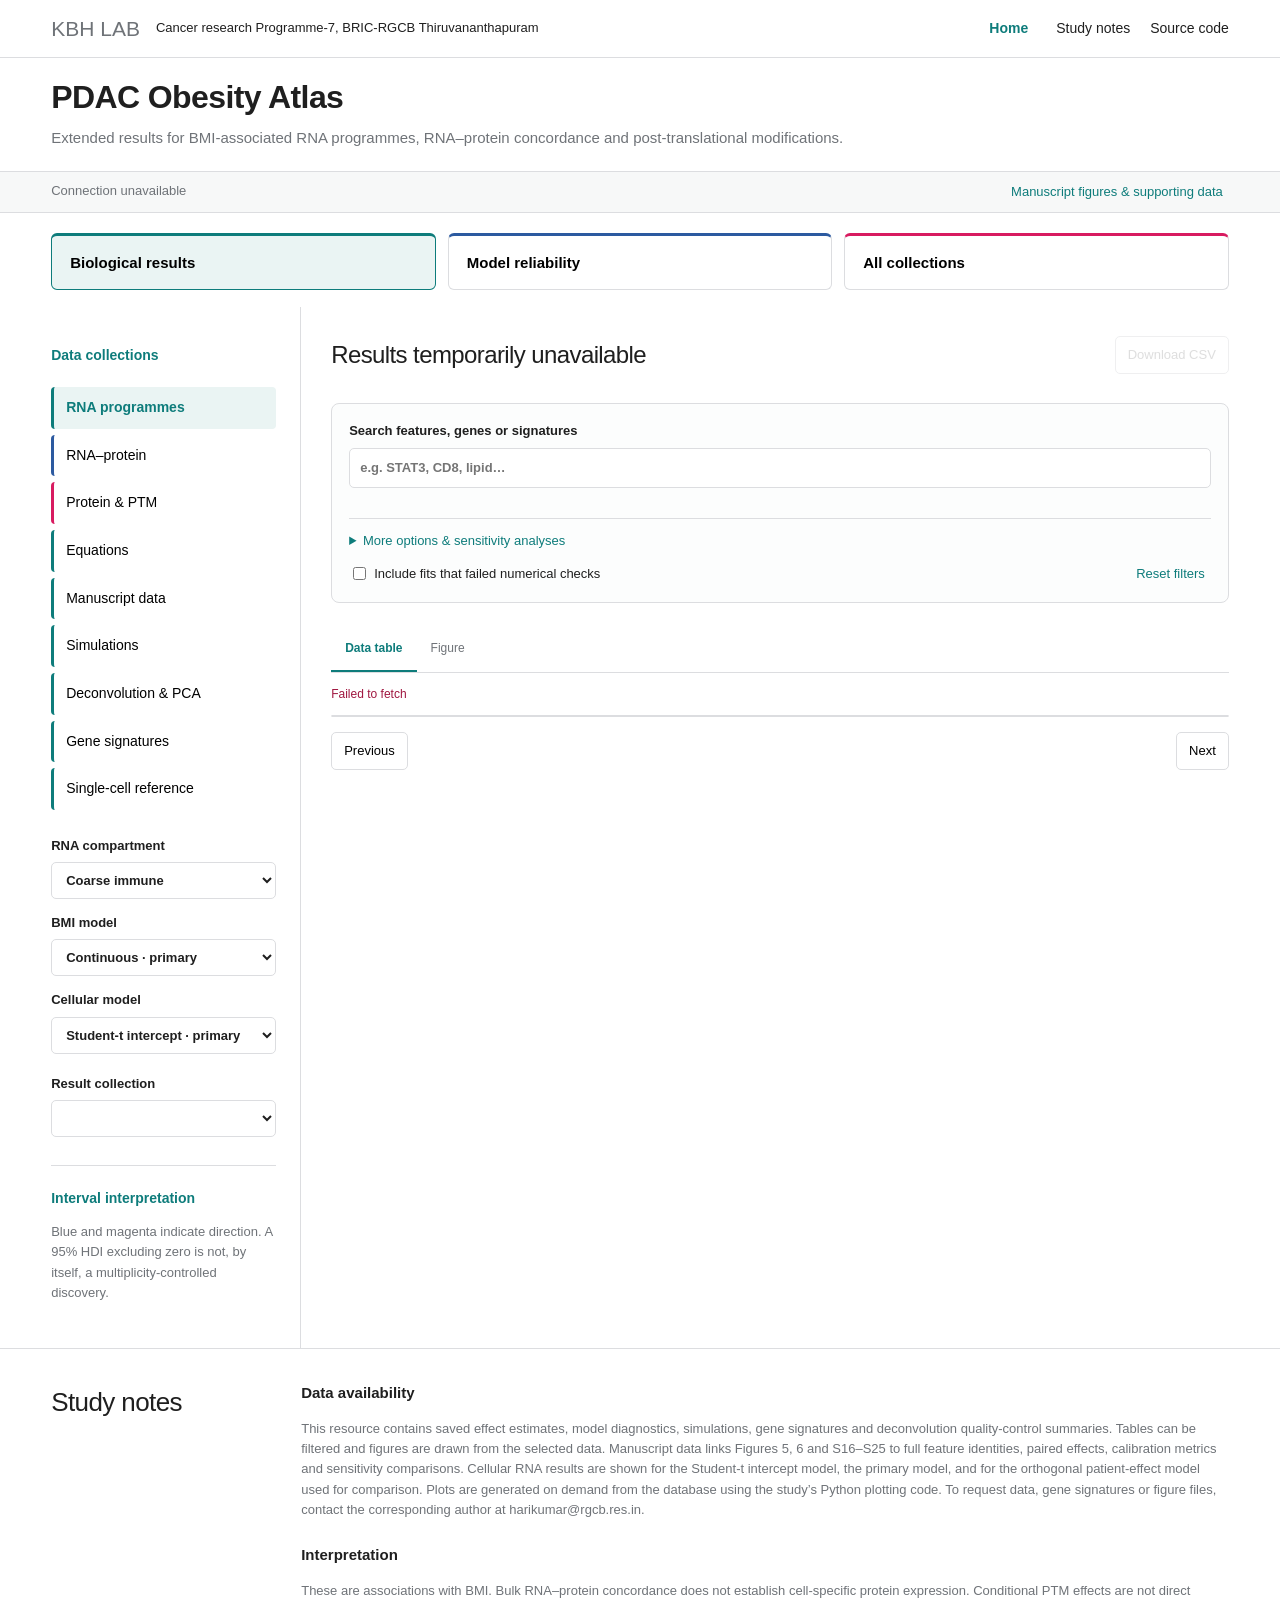
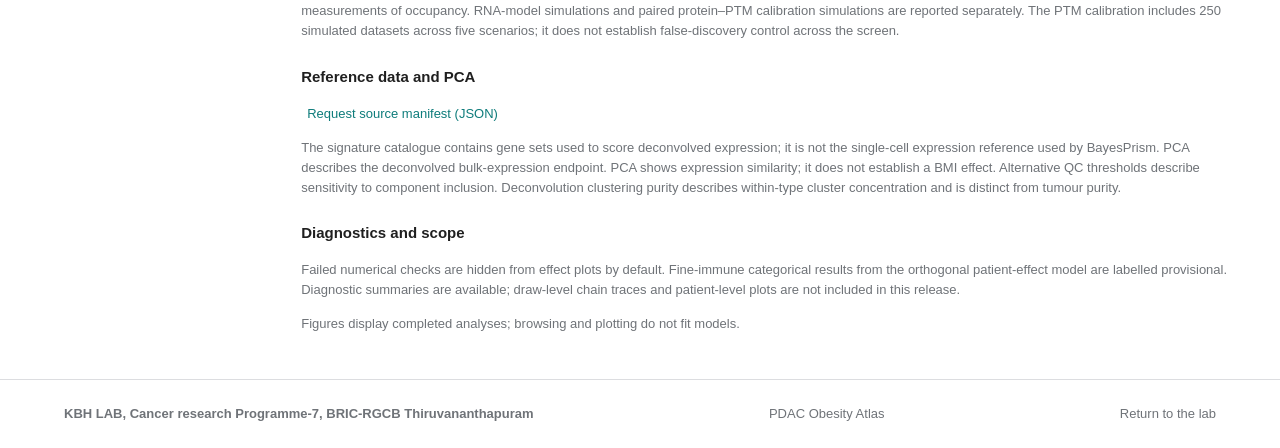
==== web/index.html @ 9df4a9e8 "Model comparison: show the residual dependence directly, fix theme colours New default graph draws r" ====
<!doctype html>
<html lang="en">
<head>
<meta charset="utf-8"><meta name="viewport" content="width=device-width,initial-scale=1">
<title>PDAC Obesity Atlas · KBH Lab</title>
<meta name="description" content="Explore extended RNA, protein and PTM results, model diagnostics and simulations from the KBH Lab PDAC obesity study.">
<meta name="theme-color" content="#0E7C7B">
<link rel="stylesheet" href="./style.css?v=theta-layout-2">
<link rel="stylesheet" href="./explainers.css?v=equations-compare-3">
<link rel="icon" href="data:image/svg+xml,%3Csvg xmlns='http://www.w3.org/2000/svg' viewBox='0 0 64 64'%3E%3Crect width='64' height='64' rx='16' fill='%230E7C7B'/%3E%3Cpath d='M17 45V19h12q18 0 18 13T29 45Z' fill='none' stroke='white' stroke-width='4'/%3E%3C/svg%3E">
<script type="module" src="./app.js?v=equations-compare-3"></script>
</head>
<body>
<a class="skip" href="#workspace">Skip to results</a>
<header><a class="brand" href="https://kbh-lab-rgcb.github.io/"><strong class="brandmark">KBH LAB</strong><span>Cancer research Programme-7, BRIC-RGCB Thiruvananthapuram</span></a><nav aria-label="Site navigation"><button id="home" type="button">Home</button><a href="#about">Study notes</a><a href="https://github.com/arunviswanathan91/models-obesity" target="_blank" rel="noopener">Source code</a></nav></header>
<section class="hero"><h1>PDAC Obesity Atlas</h1><p class="intro">Extended results for BMI-associated RNA programmes, RNA–protein concordance and post-translational modifications.</p></section>
<div class="collection-bar"><p id="connection">Connecting to results…</p><button id="manuscript-shortcut" class="text-button">Manuscript figures &amp; supporting data</button></div>
<section class="journey" aria-label="Choose your view"><div class="mode-tabs" role="tablist" aria-label="Explorer mode"><button role="tab" data-mode="biology" aria-selected="true"><strong>Biological results</strong><span>Primary effect estimates</span></button><button role="tab" data-mode="reliability" aria-selected="false"><strong>Model reliability</strong><span>Sampling and predictive checks</span></button><button role="tab" data-mode="advanced" aria-selected="false"><strong>All collections</strong><span>Tables, reference data and sensitivities</span></button></div><p id="mode-help" class="help"></p></section>
<main id="workspace"><aside><p class="eyebrow">Data collections</p><div id="sections" role="tablist" aria-label="Data families"></div><div id="rna-navigation"><label>RNA compartment<select id="compartment"><option value="immune_coarse">Coarse immune</option><option value="immune_fine">Fine immune</option><option value="nonimmune">Non-immune</option></select></label><label>BMI model<select id="bmi-model"><option value="continuous">Continuous · primary</option><option value="categorical">Categorical · descriptive</option></select></label><label>Cellular model<select id="cellular-model"><option value="st">Student-t intercept · primary</option><option value="orth">Orthogonal patient-effect · comparison</option><option value="compare">Compare the two models</option></select></label></div><label id="collection-search-label" hidden>Find a collection<input id="collection-search" type="search" placeholder="e.g. predictive, coverage…"></label><label for="dataset" id="dataset-label">Result collection</label><select id="dataset" aria-label="Result collection"></select><p id="dataset-description" class="help"></p><div class="side-note"><span class="small-caps">Interval interpretation</span><p>Blue and magenta indicate direction. A 95% HDI excluding zero is not, by itself, a multiplicity-controlled discovery.</p></div></aside>
<section class="results" id="results"><div id="reference-views" aria-label="Deconvolution views" hidden><button type="button" data-collection="reference/pca_original">PCA</button><button type="button" data-collection="reference/theta_bmi">θ fractions and BMI</button></div><div class="result-heading"><div><p class="eyebrow" id="section-label">Results</p><h2 id="dataset-title">Loading collections</h2></div><button id="download-json" class="secondary" hidden>Download signature JSON</button><button id="download" class="secondary" disabled>Download CSV</button></div><p id="analysis-explanation" class="explanation"></p><div id="notice" class="notice" hidden></div><div class="filter-card"><label class="search">Search features, genes or signatures<input id="search" type="search" placeholder="e.g. STAT3, CD8, lipid…" autocomplete="off"></label><div id="facets" class="facets"></div><details id="extra-options"><summary>More options & sensitivity analyses</summary><div id="extra-facets" class="facets"></div></details><p id="selection-summary" class="help"></p><div class="filter-bottom"><label class="check"><input id="include-failed" type="checkbox">Include fits that failed numerical checks</label><button id="reset" class="text-button">Reset filters</button></div></div>
<section id="theta-panel" hidden aria-label="Fraction associations"></section><section id="pca-panel" hidden><div class="pca-controls"><label>Compartment<select id="pca-compartment"><option value="immune_coarse">Coarse immune</option><option value="immune_fine">Fine immune</option><option value="nonimmune">Non-immune</option></select></label><label>Expression scaling<select id="pca-scaling"><option value="rownorm">Row-normalized</option><option value="raw">Raw</option></select></label></div><img id="pca-image" alt=""><p class="explanation">Each point represents a deconvolved expression profile, coloured by cell type. Nearby profiles have similar expression patterns. Row normalization reduces differences in overall expression magnitude. These are the original PCA results, displayed without recomputation.</p><button id="pca-download" class="secondary">Download PCA image</button></section><section id="explainer-panel" hidden aria-label="Equation explainers"></section><section id="signature-detail" class="signature-detail" hidden></section><section id="diagnostic-panel" aria-label="Diagnostic overview" hidden><h3 id="diagnostic-heading">Model reliability</h3><div id="diagnostic-cards" class="diagnostic-cards"></div><label id="diagnostic-metric-label">Diagnostic metric<select id="diagnostic-metric"></select></label><p id="diagnostic-explanation" class="help"></p><div id="diagnostic-chart"></div><button id="diagnostic-svg" class="secondary" hidden>Download diagnostic SVG</button><p id="chain-note" class="help">Chain counts are shown only where recorded. Trace and rank plots require saved draws and are not included here; ESS and R-hat cannot reconstruct them. <a href="https://mc-stan.org/learn-stan/diagnostics-warnings.html" target="_blank" rel="noopener">Diagnostic interpretation</a></p></section><div class="viewbar"><div role="tablist" aria-label="Result view"><button id="view-table" role="tab" aria-selected="true">Data table</button><button id="view-plot" role="tab" aria-selected="false">Figure</button></div><span id="result-count" aria-live="polite"></span></div>
<p id="status" role="status" aria-live="polite"></p>
<section id="table-panel" aria-label="Results table"><div class="table-wrap"><table><thead id="thead"></thead><tbody id="tbody"></tbody></table></div><div class="pagination"><button id="prev" class="secondary">Previous</button><span id="page-label"></span><button id="next" class="secondary">Next</button></div></section>
<section id="plot-panel" hidden aria-label="Figure builder"><div class="plot-controls"><label>Figure type<select id="plot-type"></select></label><label id="x-wrap">X variable<select id="plot-x"></select></label><label id="y-wrap">Y variable<select id="plot-y"></select></label><label>Maximum plotted rows<select id="plot-limit"><option>20</option><option>40</option><option>60</option></select></label><button id="draw" class="primary" hidden>Retry figure</button><button id="cancel-plot" class="text-button" hidden>Discard pending figure</button></div><p id="plot-help" class="help">Figures update automatically when you change the selection or plotting options.</p><div id="figure-container"><div class="plot-empty"><h3>Figure preview</h3><p>Select a figure type to preview the filtered results automatically.</p></div></div><div class="plot-downloads"><button id="svg" class="secondary" disabled>Download SVG</button><button id="png" class="secondary" disabled>Download PNG</button></div><p id="plot-caption" class="help"></p></section>
</section></main>
<section id="about" class="about"><div><h2>Study notes</h2></div><div><h3>Data availability</h3><p>This resource contains saved effect estimates, model diagnostics, simulations, gene signatures and deconvolution quality-control summaries. Tables can be filtered and figures are drawn from the selected data. Manuscript data links Figures 5, 6 and S16–S25 to full feature identities, paired effects, calibration metrics and sensitivity comparisons. Cellular RNA results are shown for the Student-t intercept model, the primary model, and for the orthogonal patient-effect model used for comparison. Plots are generated on demand from the database using the study’s Python plotting code. To request data, gene signatures or figure files, contact the corresponding author at <a href="mailto:harikumar@rgcb.res.in">harikumar@rgcb.res.in</a>.</p><h3>Interpretation</h3><p>These are associations with BMI. Bulk RNA–protein concordance does not establish cell-specific protein expression. Conditional PTM effects are not direct measurements of occupancy. RNA-model simulations and paired protein–PTM calibration simulations are reported separately. The PTM calibration includes 250 simulated datasets across five scenarios; it does not establish false-discovery control across the screen.</p><h3>Reference data and PCA</h3><p><button id="manifest-download" class="text-button">Request source manifest (JSON)</button></p><p>The signature catalogue contains gene sets used to score deconvolved expression; it is not the single-cell expression reference used by BayesPrism. PCA describes the deconvolved bulk-expression endpoint. PCA shows expression similarity; it does not establish a BMI effect. Alternative QC thresholds describe sensitivity to component inclusion. Deconvolution clustering purity describes within-type cluster concentration and is distinct from tumour purity.</p><h3>Diagnostics and scope</h3><p>Failed numerical checks are hidden from effect plots by default. Fine-immune categorical results from the orthogonal patient-effect model are labelled provisional. Diagnostic summaries are available; draw-level chain traces and patient-level plots are not included in this release.</p><p class="help">Figures display completed analyses; browsing and plotting do not fit models.</p></div></section>
<footer><strong>KBH LAB, Cancer research Programme-7, BRIC-RGCB Thiruvananthapuram</strong><span>PDAC Obesity Atlas</span><a href="https://kbh-lab-rgcb.github.io/">Return to the lab</a></footer>
<dialog id="download-contact" aria-labelledby="download-contact-title"><h2 id="download-contact-title">Request data or figures</h2><p>To request data, gene signatures or figure files, please contact the corresponding author:</p><p><strong>Dr. Harikumar K. B.</strong><br><a href="mailto:harikumar@rgcb.res.in">harikumar@rgcb.res.in</a></p><button id="download-contact-close" class="primary">Close</button></dialog></body></html>
---- web/style.css ----
:root{--blue:#2C5AA0;--magenta:#D81B60;--teal:#0E7C7B;--ink:#1F1F1F;--grey:#6F7378;--line:#DCDDE0;--paper:#f7f8f8;--soft:#eaf4f3;--sans:Arial,'Liberation Sans',sans-serif}*{box-sizing:border-box}body{margin:0;background:white;color:var(--ink);font:14px/1.55 var(--sans)}a{color:inherit;text-decoration:none}a:hover{color:var(--teal)}button,input,select{font:inherit}button,select{cursor:pointer}button{transition:background .15s,transform .15s}button:active{transform:translateY(1px)}button:disabled{opacity:.45;cursor:not-allowed}button:focus-visible,a:focus-visible,input:focus-visible,select:focus-visible{outline:3px solid #A9BEDF;outline-offset:3px}header{height:92px;max-width:1480px;margin:auto;padding:20px 5%;display:flex;align-items:center;justify-content:space-between;border-bottom:1px solid var(--line)}.brand{display:flex;gap:17px;align-items:center;font-size:12px;line-height:1.4}.brand strong{font-weight:400;color:var(--grey)}.brandmark{font-size:25px;line-height:1;font-weight:800;letter-spacing:-1px;color:var(--teal);border-right:1px solid var(--line);padding-right:18px}.brandmark span{display:block;letter-spacing:5px;font-size:10px;margin-top:6px}nav{display:flex;gap:28px;font-size:12px}.hero{max-width:1480px;margin:auto;padding:64px 5% 50px;display:grid;grid-template-columns:1.5fr 1fr;gap:40px;align-items:center}.eyebrow,.small-caps{font-size:10px;font-weight:700;letter-spacing:1.8px;color:var(--teal)}h1{font-size:clamp(32px,4.2vw,60px);letter-spacing:-2.5px;line-height:1.12;margin:18px 0}h1 span{display:block;font-weight:400}.intro{font-size:16px;color:var(--grey);line-height:1.8}.collection-bar{background:var(--paper);border-top:1px solid var(--line);border-bottom:1px solid var(--line);padding:11px 5%;display:flex;justify-content:space-between;font-size:11px;color:var(--grey)}.collection-bar p{margin:0}main{max-width:1480px;margin:0 auto;display:grid;grid-template-columns:260px minmax(0,1fr);padding:0 5%}aside{padding:32px 24px 32px 0;border-right:1px solid var(--line)}#sections{display:grid;gap:6px;margin:20px 0 26px}#sections button{border:0;background:transparent;padding:12px;text-align:left;border-radius:6px;display:flex;align-items:center;gap:10px}#sections button .num{font-size:10px;color:var(--grey);width:20px}#sections button[aria-selected=true]{background:var(--soft);color:var(--teal);font-weight:700}#sections button:hover{background:var(--paper)}label{display:block;font-size:11px;font-weight:600}select,input[type=search]{border:1px solid var(--line);background:#fff;padding:9px 10px;border-radius:5px;color:var(--ink);width:100%;margin-top:6px;min-width:0}aside select{font-size:12px}.help{font-size:11px;color:var(--grey);line-height:1.8}.side-note{border-top:1px solid var(--line);margin-top:28px;padding-top:22px;font-size:11px;color:var(--grey)}.results{padding:32px 0 45px 30px;min-width:0}.result-heading{display:flex;align-items:center;justify-content:space-between;gap:15px;margin-bottom:25px}h2{font-size:24px;letter-spacing:-.6px;font-weight:500;margin:5px 0}h3{font-size:15px;font-weight:600}.secondary{border:1px solid var(--line);background:white;border-radius:5px;padding:8px 12px;font-size:11px;white-space:nowrap}.secondary:hover{background:var(--paper)}.primary{background:var(--teal);color:white;border:0;border-radius:5px;padding:10px 16px;font-size:12px;white-space:nowrap}.primary:hover{background:#096765}.filter-card{padding:17px;border:1px solid var(--line);border-radius:8px;background:#fcfdfd}.facets{display:grid;grid-template-columns:repeat(auto-fit,minmax(145px,1fr));gap:12px;margin-top:14px}.facets select{font-size:11px}.filter-bottom{display:flex;align-items:center;justify-content:space-between;gap:10px;margin-top:12px}.check{display:flex;align-items:center;font-weight:400;font-size:10px;gap:5px}.text-button{border:0;background:none;color:var(--teal);font-size:11px}.viewbar{display:flex;justify-content:space-between;align-items:center;border-bottom:1px solid var(--line);margin-top:24px;gap:10px}.viewbar button{background:none;border:0;border-bottom:2px solid transparent;padding:12px 14px;color:var(--grey);font-size:12px}.viewbar button[aria-selected=true]{border-color:var(--teal);color:var(--teal);font-weight:600}#result-count{font-size:10px;color:var(--grey)}#status{font-size:12px;color:var(--teal);min-height:18px}#status.error{color:#a01740}.table-wrap{overflow:auto;max-height:650px;border:1px solid var(--line);border-radius:5px}table{border-collapse:collapse;width:100%;font-size:11px;text-align:left}th{background:var(--paper);font-size:10px;font-weight:600;padding:11px 12px;white-space:nowrap;position:sticky;top:0;z-index:1}td{padding:10px 12px;border-top:1px solid #eef0f0;max-width:320px;min-width:80px;overflow-wrap:anywhere}tbody tr:hover{background:#f3f9f8}.flag{color:var(--magenta);font-weight:600}.pagination{display:flex;justify-content:space-between;align-items:center;margin-top:15px;font-size:11px;color:var(--grey)}.notice{border-left:3px solid var(--magenta);padding:10px 14px;background:#fff5f8;font-size:12px;margin-bottom:18px}.plot-controls{display:flex;gap:12px;align-items:end;flex-wrap:wrap}.plot-controls label{flex:1;min-width:130px}.plot-controls select{font-size:11px}.plot-controls button{margin-bottom:1px}.plot-empty{min-height:280px;display:flex;align-items:center;justify-content:center;flex-direction:column;color:var(--grey);background:var(--paper);border:1px dashed var(--line);border-radius:7px;padding:30px;text-align:center}.plot-empty span{font-size:36px;color:var(--teal);font-weight:200}.plot-empty p{font-size:12px}.plot-empty h3{margin:10px 0 0}.plot-downloads{display:flex;gap:8px;margin-top:15px}#figure-container{overflow:auto;background:white;padding:15px 0}#figure-container img{display:block;width:100%;height:auto;max-height:1000px;object-fit:contain;object-position:left top}.about{border-top:1px solid var(--line);padding:65px 5%;display:grid;grid-template-columns:1fr 1.5fr;gap:80px;max-width:1480px;margin:auto}.about h2{font-size:33px;line-height:1.3}.about h2 span{color:var(--teal)}.about p{color:var(--grey);font-size:12px}.about h3{margin-top:23px}.about h3:first-child{margin-top:0}footer{border-top:1px solid var(--line);padding:24px 5%;display:flex;justify-content:space-between;color:var(--grey);font-size:11px}.skip{position:absolute;top:-80px;left:10px;background:white;padding:10px;z-index:10}.skip:focus{top:10px}[hidden]{display:none!important}@media(max-width:950px){main{grid-template-columns:210px 1fr}.hero{gap:20px}.results{padding-left:20px}.result-heading{align-items:flex-start}.result-heading h2{font-size:20px}}@media(max-width:700px){header{height:75px;padding:14px 5%}nav{gap:14px;font-size:10px}.brand>span:nth-child(2){display:none}.hero{padding-top:36px;grid-template-columns:1fr}h1{letter-spacing:-1.5px}.intro{font-size:14px}.collection-bar>span{display:none}main{display:block}aside{border-right:0;padding:24px 0 20px;border-bottom:1px solid var(--line)}#sections{grid-template-columns:1fr 1fr;gap:4px;margin:10px 0 18px}#sections button{font-size:12px}.side-note{display:none}.results{padding:24px 0}.result-heading{gap:8px}.result-heading h2{font-size:21px}.facets{grid-template-columns:1fr 1fr}.viewbar{align-items:flex-start}#result-count{padding:12px 0}.about{grid-template-columns:1fr;gap:25px;padding:35px 5%}.about h2{font-size:28px}.filter-bottom{align-items:flex-start}.plot-controls{gap:10px}.plot-controls label{min-width:120px}.plot-controls .primary{width:100%}footer{gap:15px;flex-wrap:wrap}.table-wrap{max-height:500px}}

/* Guided navigation keeps the complete archive one click away. */
.hero{padding-top:30px;padding-bottom:26px}h1{font-size:42px;margin:10px 0}.intro{font-size:14px}.journey{max-width:1480px;margin:auto;padding:24px 5% 4px}.mode-tabs{display:grid;grid-template-columns:repeat(3,1fr);gap:12px}.mode-tabs button{background:white;border:1px solid var(--line);border-radius:8px;text-align:left;padding:15px 18px}.mode-tabs button strong{display:block;font-size:14px}.mode-tabs button span{display:block;font-size:11px;color:var(--grey);margin-top:3px}.mode-tabs button[aria-selected=true]{border-color:var(--teal);background:var(--soft);box-shadow:inset 0 3px var(--teal)}#rna-navigation{display:grid;gap:14px;margin-bottom:20px}#collection-search-label{margin-bottom:14px}#extra-options{border-top:1px solid var(--line);margin-top:16px;padding-top:12px}summary{cursor:pointer;color:var(--teal);font-size:12px}#selection-summary{margin:10px 0 0}#diagnostic-panel{border:1px solid var(--line);border-radius:8px;padding:20px;margin-top:20px;background:#fcfdfd}.diagnostic-cards{display:grid;grid-template-columns:repeat(auto-fit,minmax(130px,1fr));gap:10px;margin:14px 0}.metric-card{padding:12px;border:1px solid var(--line);border-radius:6px;background:white}.metric-card strong{display:block;font-size:22px;font-weight:500}.metric-card span{font-size:11px;color:var(--grey)}.metric-card.review{border-left:3px solid var(--magenta)}#diagnostic-metric-label{max-width:360px;margin-top:18px}#diagnostic-chart{max-height:540px;overflow:auto;margin:14px 0}#diagnostic-chart svg{width:100%;min-width:500px;display:block}#chain-note{border-top:1px solid var(--line);padding-top:12px}.catalog-empty{color:var(--grey)}@media(max-width:700px){.mode-tabs{gap:6px}.mode-tabs button{padding:10px}.mode-tabs button strong{font-size:12px}.mode-tabs button span{font-size:10px}.hero{padding-top:25px}h1{font-size:34px}.journey{padding-top:18px}#diagnostic-panel{padding:12px}}


/* Compact header, readable labels and the original restrained study palette. */
header{height:58px;padding:10px 4%;position:relative}.brandmark{font-size:21px;letter-spacing:0;border:0;padding:0}.brand{font-size:13px;gap:16px}nav{font-size:14px;gap:20px;align-items:center}nav button{border:0;background:none;color:var(--teal);padding:6px 8px;font-size:14px;font-weight:600}
.hero{display:block;padding:22px 4% 20px}.hero h1{font-size:32px;letter-spacing:-.6px;margin:0 0 8px}.intro{font-size:15px;margin:0;max-width:960px}.eyebrow,.small-caps{font-size:14px;letter-spacing:0;text-transform:none}.collection-bar{padding:9px 4%;font-size:13px}.collection-bar>span{display:none}.journey{padding:20px 4% 4px}.mode-tabs button{border-radius:6px;border-top:3px solid var(--teal)}.mode-tabs button:nth-child(2){border-top-color:var(--blue)}.mode-tabs button:nth-child(3){border-top-color:var(--magenta)}.mode-tabs button strong{font-size:15px}.mode-tabs button span{display:none}.mode-tabs button[aria-selected=true]{box-shadow:none;background:var(--soft)}
main{padding:0 4%;grid-template-columns:250px minmax(0,1fr)}aside{padding-top:24px}.results{padding-top:24px}#sections button{border-left:3px solid var(--teal);border-radius:4px;font-size:14px;padding:10px 12px}#sections button:nth-child(2){border-color:var(--blue)}#sections button:nth-child(3){border-color:var(--magenta)}#sections button .num{display:none}.result-heading{flex-wrap:wrap}.result-heading>div{flex:1;min-width:230px}h2{font-size:24px}label,.help,.secondary,.primary,.text-button,.facets select,.plot-controls select,aside select,summary{font-size:13px}.help{line-height:1.65}.eyebrow#section-label,#selection-summary{display:none}.check,th,td,.pagination,#result-count,.side-note,.about p,footer{font-size:13px}#mode-help{margin-bottom:5px}.about{padding:32px 4%;gap:40px;grid-template-columns:210px 1fr}.about h2{font-size:26px}.table-wrap td.genes{min-width:350px;max-width:750px;line-height:1.8}#diagnostic-chart{max-height:none;overflow:auto}#diagnostic-chart svg{min-width:660px}.metric-card span{font-size:13px}.diagnostic-cards{grid-template-columns:repeat(auto-fit,minmax(160px,1fr))}.pca-controls{display:flex;gap:16px;flex-wrap:wrap;margin:16px 0}.pca-controls label{min-width:200px}#pca-panel img{display:block;width:100%;height:auto}#pca-panel{padding-top:8px}.explanation{margin:12px 0 18px;max-width:1000px;line-height:1.7;color:#50565c;font-size:14px}.signature-detail{margin:12px 0;padding:14px 18px;background:var(--paper);border-left:3px solid var(--teal)}.signature-detail p{overflow-wrap:anywhere}.plot-controls .text-button{padding:10px}.plot-empty{border-style:solid}.fade-in{animation:pageFade .16s ease-out}@keyframes pageFade{from{opacity:.55}to{opacity:1}}@media(prefers-reduced-motion:reduce){.fade-in{animation:none}*{scroll-behavior:auto!important;transition:none!important}}@media(max-width:760px){header{height:auto;min-height:54px;flex-wrap:wrap;gap:8px}.hero h1{font-size:28px}.hero{padding:18px 4%}.brand>span:nth-child(2){display:none}main{display:block}.results{padding:22px 0}.mode-tabs{gap:6px}.mode-tabs button{padding:10px}.mode-tabs button strong{font-size:13px}.about{display:block}.pca-controls label{min-width:140px;flex:1}}

#download-contact{max-width:460px;width:calc(100% - 48px);padding:28px;border:1px solid #d9e2e2;border-radius:10px;color:#202727;line-height:1.65}#download-contact::backdrop{background:rgba(16,33,33,.35)}#download-contact h2{font-size:22px;margin-top:0}#download-contact a{color:#157977}#download-contact-close{margin-top:12px}
.collection-bar{flex-wrap:wrap;gap:.5rem}

#reference-views:not([hidden]) {display:flex;flex-wrap:wrap;align-items:flex-start;gap:.5rem;margin:0 0 1rem}
#reference-views button {flex:0 0 auto;width:auto;height:auto;padding:.5rem .9rem}
#reference-views button[aria-pressed="true"] {background:#16595d;color:white}
.theta-panels {display:grid;grid-template-columns:repeat(auto-fit,minmax(min(100%,320px),1fr));gap:1.5rem;margin:1rem 0}
.theta-panels section {min-width:0;border-top:1px solid #d1dbda;padding-top:.75rem}
.theta-panels svg {display:block;width:100%;height:auto}
.theta-panels p {font-size:.92rem}
#theta-panel label {display:inline-grid;gap:.3rem}
---- web/explainers.css ----
/* Equation explainers. Append to style.css. Uses the site's existing tokens. */
#explainer-panel{padding-top:4px}
.xp-tabs{display:flex;flex-wrap:wrap;gap:8px;margin:0 0 18px}
.xp-tabs button{border:1px solid var(--line);background:#fff;color:var(--ink);border-radius:999px;padding:7px 14px;font-size:13px}
.xp-tabs button:hover{border-color:var(--teal);color:var(--teal)}
.xp-tabs button[aria-selected=true]{background:var(--soft);border-color:var(--teal);color:var(--teal);font-weight:600}

.xp-head{margin-bottom:16px}
.xp-ref{margin:0;font-size:13px;color:var(--teal);font-weight:600}
.xp-eqmain{margin:6px 0 8px;font-size:19px;letter-spacing:-.2px}
.xp-blurb{margin:0;color:#50565c;font-size:14px;line-height:1.7;max-width:1000px}

/* Sliders sit beside the figure, not in a separate panel. */
.xp-stage{display:grid;grid-template-columns:minmax(0,1.4fr) minmax(0,250px);gap:22px;align-items:start;
  border:1px solid var(--line);border-radius:8px;padding:16px;background:#fcfdfd}
.xp-figure{min-width:0;position:relative}
.xp-figure svg{width:100%;height:auto;display:block}
.xp-live{margin:0 0 10px;font-size:15px;padding:8px 12px;background:var(--soft);border-radius:6px;
  border-left:3px solid var(--teal);overflow-wrap:anywhere}
.xp-live b{color:var(--teal)}

.xp-controls{display:grid;gap:15px;align-content:start;min-width:0}
.xp-ctrl-row{display:flex;justify-content:space-between;align-items:baseline;gap:10px}
.xp-ctrl label{font-size:12.5px;font-weight:600;margin:0}
.xp-val{font-size:14px;font-weight:700;font-variant-numeric:tabular-nums;white-space:nowrap}
.xp-ctrl input[type=range]{width:100%;margin:7px 0 2px;display:block}
.xp-hint{display:block;font-size:11.5px;color:var(--grey);line-height:1.5}

.xp-presets{display:flex;flex-wrap:wrap;gap:6px;border-top:1px solid var(--line);padding-top:12px}
.xp-presets-label{width:100%;font-size:11px;font-weight:700;letter-spacing:1px;color:var(--grey);text-transform:uppercase}
.xp-pre{border:1px solid var(--line);background:#fff;color:var(--ink);border-radius:5px;padding:5px 9px;font-size:12px}
.xp-pre:hover{border-color:var(--teal);color:var(--teal)}
.xp-reset{justify-self:start;padding:0}

.xp-cards{display:grid;grid-template-columns:repeat(auto-fit,minmax(135px,1fr));gap:10px;margin-top:14px}
.xp-card{border:1px solid var(--line);border-radius:6px;padding:11px 13px;background:#fff;min-width:0}
.xp-card.lead{border-left:3px solid var(--teal)}
.xp-card h4{margin:0 0 5px;font-size:11.5px;font-weight:600;color:var(--grey);line-height:1.3}
.xp-card strong{display:block;font-size:21px;font-weight:500;font-variant-numeric:tabular-nums}
.xp-card span{font-size:11.5px;color:var(--grey)}

.xp-verdict{margin-top:14px;border-left:3px solid var(--magenta);background:#fff5f8;padding:11px 15px;font-size:13.5px;line-height:1.7}
.xp-verdict strong{font-weight:700}
.xp-note{margin-top:16px;font-size:12.5px;color:var(--grey);line-height:1.75;max-width:1000px;
  border-top:1px solid var(--line);padding-top:12px}

@media(max-width:860px){
  .xp-stage{grid-template-columns:1fr;gap:16px}
  .xp-controls{grid-template-columns:1fr 1fr;gap:14px 18px}
  .xp-presets,.xp-reset{grid-column:1/-1}
}
@media(max-width:560px){.xp-controls{grid-template-columns:1fr}.xp-eqmain{font-size:17px}}

/* published-estimate selector */
.xp-real{display:flex;align-items:center;gap:10px;flex-wrap:wrap;margin:0 0 12px;
  padding:10px 14px;background:var(--soft);border-radius:7px}
.xp-real label{margin:0;font-size:12.5px;white-space:nowrap}
.xp-real select{width:auto;min-width:240px;max-width:100%;margin:0;flex:1;font-size:12.5px}
.xp-badge{font-size:11px;font-weight:700;letter-spacing:.5px;text-transform:uppercase;color:var(--teal)}
.xp-badge:empty{display:none}
@media(max-width:620px){.xp-real{gap:6px}.xp-real select{min-width:0;width:100%}}

/* data provenance badge, sits with the figure */
.xp-prov{display:flex;align-items:baseline;gap:9px;flex-wrap:wrap;margin:0 0 10px;
  padding:7px 11px;border-radius:6px;border-left:3px solid var(--grey);background:#fff;font-size:12px}
.xp-prov strong{font-size:10.5px;font-weight:700;letter-spacing:.7px;text-transform:uppercase;white-space:nowrap}
.xp-prov span{color:var(--grey);line-height:1.5;min-width:0}
.xp-prov-published{border-left-color:var(--teal);background:var(--soft)}
.xp-prov-published strong{color:var(--teal)}
.xp-prov-mixed{border-left-color:#B07A12;background:#fdf7ea}
.xp-prov-mixed strong{color:#8A5E0B}
.xp-prov-exact{border-left-color:var(--blue);background:#f2f6fc}
.xp-prov-exact strong{color:var(--blue)}
.xp-prov-illustrative{border-left-color:var(--magenta);background:#fff5f8}
.xp-prov-illustrative strong{color:#A3144A}
/* Clickable equation terms and their speech bubble */
.xp-head{position:relative}
.xp-term{cursor:pointer;border-bottom:1.5px dotted var(--teal,#0E7C7B);border-radius:3px;padding:0 1px;transition:background .15s}
.xp-term:hover,.xp-term:focus-visible,.xp-term[aria-expanded="true"]{background:rgba(14,124,123,.12);outline:none}
.xp-termhint{margin:0 0 6px;font-size:12px;color:var(--grey,#6F7378)}
.xp-bubble{position:absolute;z-index:20;width:300px;max-width:calc(100% - 4px);box-sizing:border-box;padding:10px 12px;background:#fff;border:1px solid var(--teal,#0E7C7B);border-radius:10px;box-shadow:0 6px 18px rgba(0,0,0,.12);font-size:13px;line-height:1.45;color:var(--ink,#1F1F1F)}
.xp-bubble::before{content:"";position:absolute;top:-7px;left:var(--tail,24px);width:12px;height:12px;background:#fff;border-left:1px solid var(--teal,#0E7C7B);border-top:1px solid var(--teal,#0E7C7B);transform:rotate(45deg)}
.xp-bubble strong{display:block;margin-bottom:3px;color:var(--teal,#0E7C7B)}

/* model comparison window */
.xp-cmp-bar{border:1px solid var(--line);border-radius:8px;padding:14px 16px;margin:0 0 16px;background:#fcfdfd}
.xp-cmp-controls{display:grid;grid-template-columns:repeat(auto-fit,minmax(190px,1fr));gap:14px 22px}
.xp-cmp-bar .xp-presets{margin-top:14px}
.xp-cmp-grid{display:grid;grid-template-columns:minmax(0,1fr) minmax(0,1fr);gap:16px;align-items:start}
.xp-cmp-panel{border:1px solid var(--line);border-radius:8px;padding:14px;min-width:0;background:#fcfdfd}
.xp-cmp-T{border-top:3px solid var(--teal)}
.xp-cmp-O{border-top:3px solid var(--magenta)}
.xp-cmp-top{position:relative;margin-bottom:8px}
.xp-cmp-top h3{margin:0 0 4px;font-size:15px;font-weight:600}
.xp-cmp-tag{font-size:11px;font-weight:700;letter-spacing:.6px;text-transform:uppercase;color:var(--grey)}
.xp-cmp-eq{margin:0 0 4px;font-size:14px;overflow-wrap:anywhere}
.xp-cmp-panel .xp-cards{grid-template-columns:repeat(auto-fit,minmax(105px,1fr))}
.xp-cmp-panel .xp-card strong{font-size:18px}
.xp-cmp-panel svg{width:100%;height:auto;display:block}
.xp-cmp-top .xp-bubble{width:min(300px,100%)}
@media(max-width:860px){.xp-cmp-grid{grid-template-columns:1fr}}
.xp-cmp-panel .xp-live{min-height:5.2em}

/* loading popup over a figure window */
.xp-figure-busy svg,.xp-figure-busy .xp-live{opacity:.35;transition:opacity .2s}
.xp-loading{position:absolute;inset:0;z-index:15;display:flex;align-items:center;justify-content:center;background:rgba(255,255,255,.55);border-radius:8px}
.xp-loading-card{display:grid;justify-items:center;gap:6px;text-align:center;max-width:290px;padding:18px 22px;background:#fff;border:1px solid var(--teal,#0E7C7B);border-radius:12px;box-shadow:0 8px 24px rgba(0,0,0,.14);font-size:13.5px}
.xp-loading-card strong{color:var(--teal,#0E7C7B)}
.xp-loading-sub{font-size:12px;color:var(--grey,#6F7378);line-height:1.45}
.xp-spinner{width:26px;height:26px;border:3px solid var(--line,#DCDDE0);border-top-color:var(--teal,#0E7C7B);border-radius:50%;animation:xp-spin .8s linear infinite}
@keyframes xp-spin{to{transform:rotate(360deg)}}
@media(prefers-reduced-motion:reduce){.xp-spinner{animation:none;border-top-color:var(--teal,#0E7C7B);border-right-color:var(--teal,#0E7C7B)}}
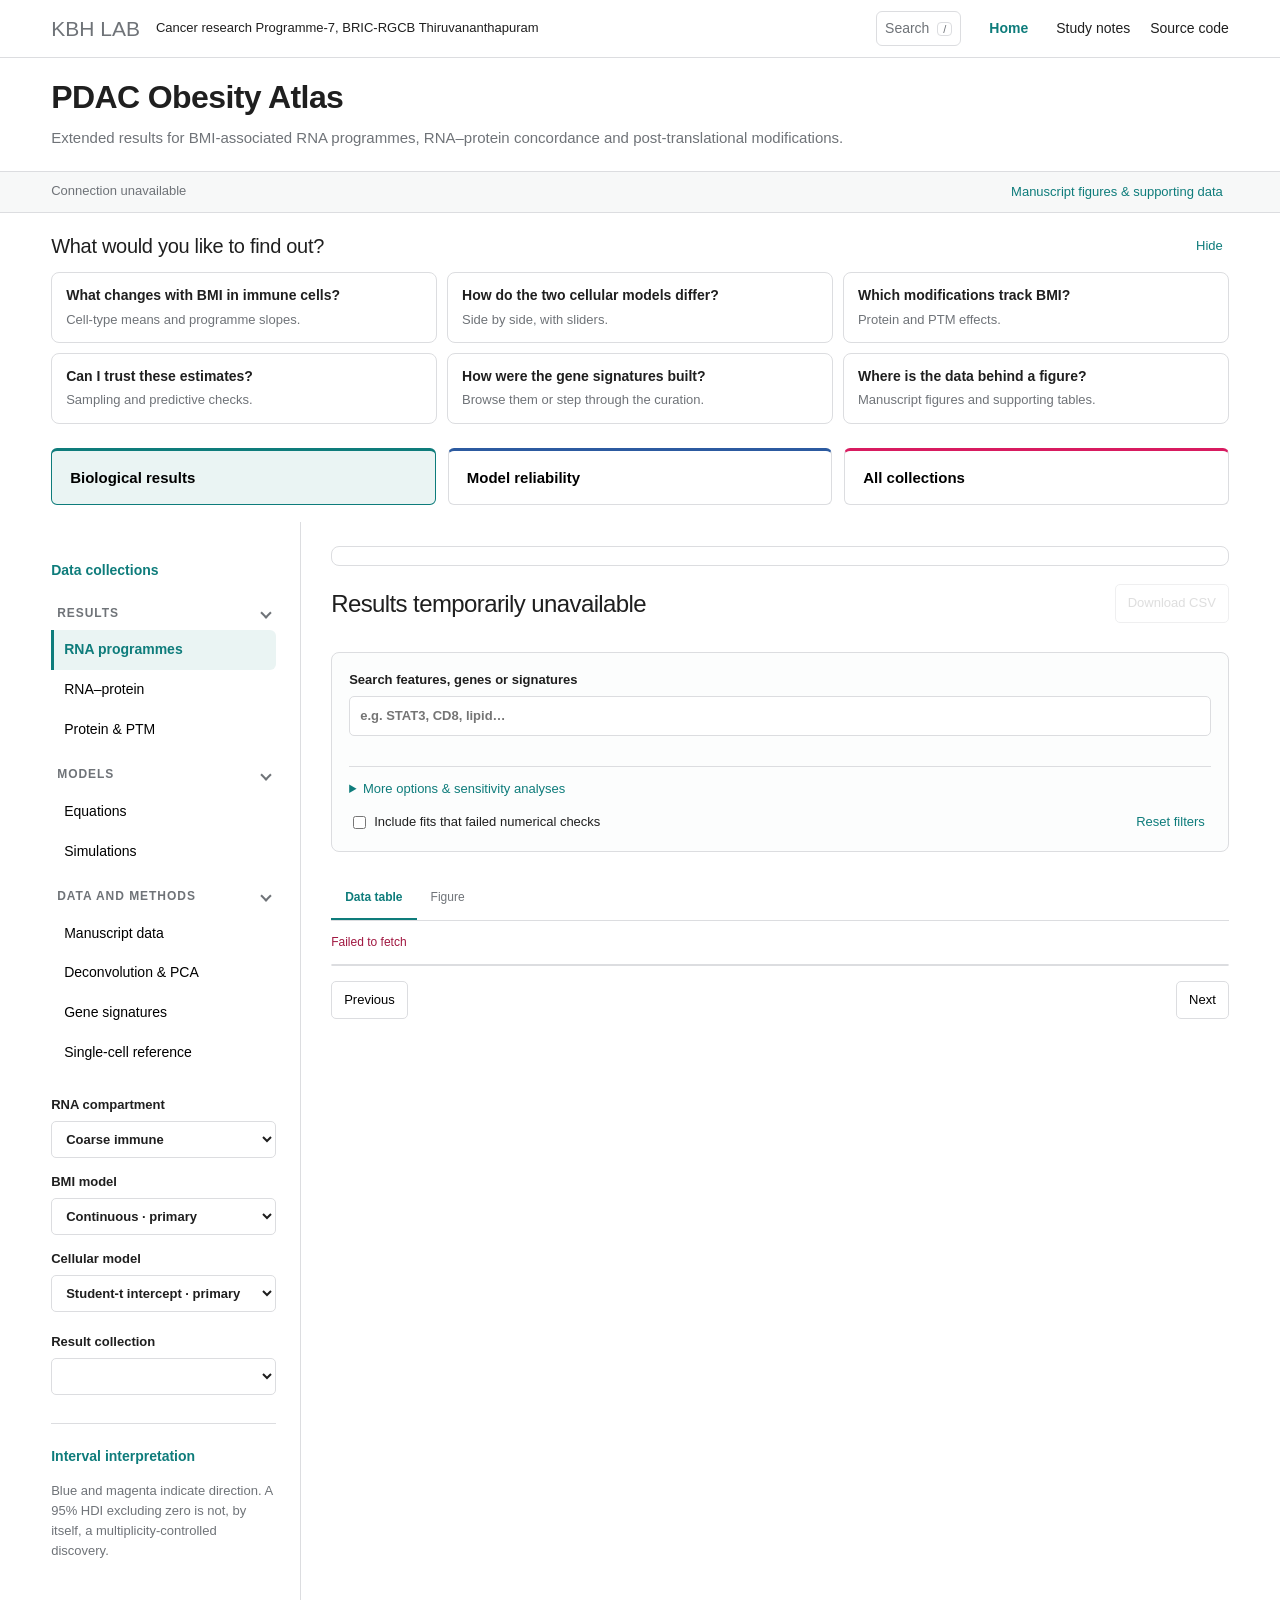
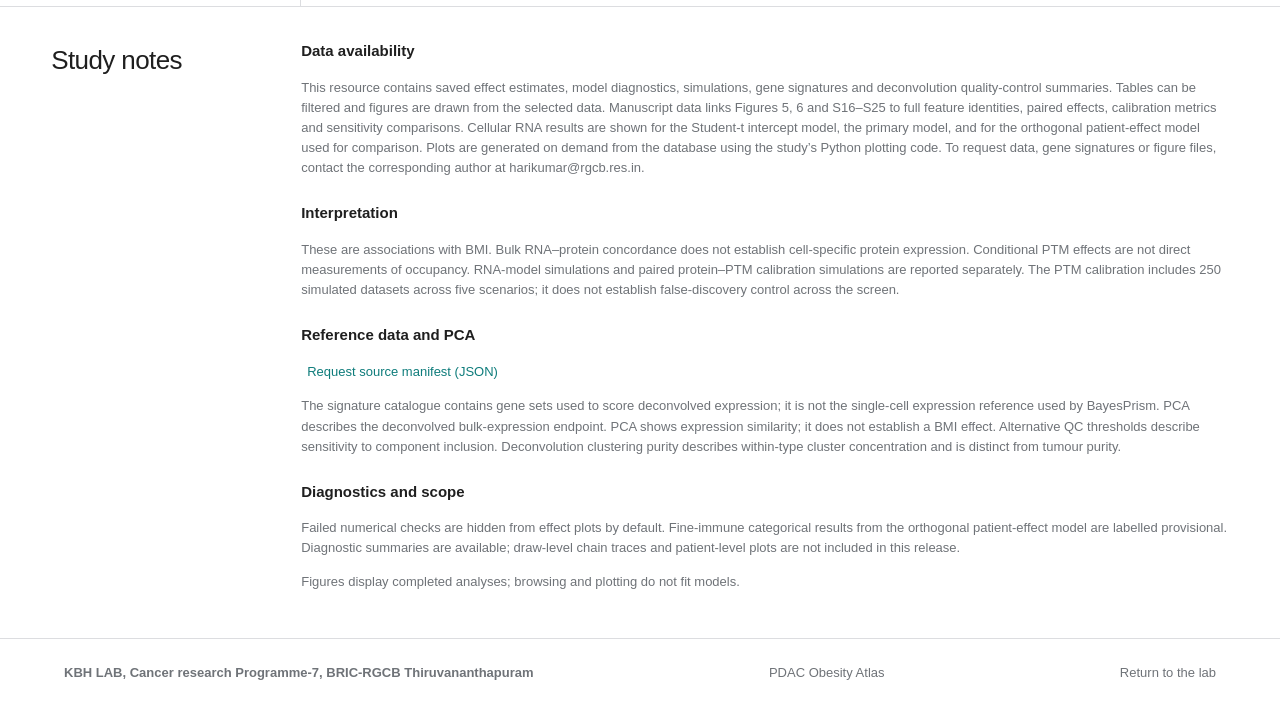
==== commit 6a3b1093: "Atlas navigation: grouped menu, start questions, 'you are viewing' strip, search - Data collections " ====
--- a/web/index.html
+++ b/web/index.html
@@ -5,19 +5,20 @@
 <title>PDAC Obesity Atlas · KBH Lab</title>
 <meta name="description" content="Explore extended RNA, protein and PTM results, model diagnostics and simulations from the KBH Lab PDAC obesity study.">
 <meta name="theme-color" content="#0E7C7B">
-<link rel="stylesheet" href="./style.css?v=theta-layout-2">
-<link rel="stylesheet" href="./explainers.css?v=equations-compare-3">
+<link rel="stylesheet" href="./style.css?v=nav-1">
+<link rel="stylesheet" href="./explainers.css?v=sigwalk-1">
 <link rel="icon" href="data:image/svg+xml,%3Csvg xmlns='http://www.w3.org/2000/svg' viewBox='0 0 64 64'%3E%3Crect width='64' height='64' rx='16' fill='%230E7C7B'/%3E%3Cpath d='M17 45V19h12q18 0 18 13T29 45Z' fill='none' stroke='white' stroke-width='4'/%3E%3C/svg%3E">
-<script type="module" src="./app.js?v=equations-compare-3"></script>
+<script type="module" src="./app.js?v=nav-1"></script>
 </head>
 <body>
 <a class="skip" href="#workspace">Skip to results</a>
-<header><a class="brand" href="https://kbh-lab-rgcb.github.io/"><strong class="brandmark">KBH LAB</strong><span>Cancer research Programme-7, BRIC-RGCB Thiruvananthapuram</span></a><nav aria-label="Site navigation"><button id="home" type="button">Home</button><a href="#about">Study notes</a><a href="https://github.com/arunviswanathan91/models-obesity" target="_blank" rel="noopener">Source code</a></nav></header>
+<header><a class="brand" href="https://kbh-lab-rgcb.github.io/"><strong class="brandmark">KBH LAB</strong><span>Cancer research Programme-7, BRIC-RGCB Thiruvananthapuram</span></a><nav aria-label="Site navigation"><button id="open-search" type="button" aria-label="Search the Atlas">Search <kbd>/</kbd></button><button id="home" type="button">Home</button><a href="#about">Study notes</a><a href="https://github.com/arunviswanathan91/models-obesity" target="_blank" rel="noopener">Source code</a></nav></header>
 <section class="hero"><h1>PDAC Obesity Atlas</h1><p class="intro">Extended results for BMI-associated RNA programmes, RNA–protein concordance and post-translational modifications.</p></section>
 <div class="collection-bar"><p id="connection">Connecting to results…</p><button id="manuscript-shortcut" class="text-button">Manuscript figures &amp; supporting data</button></div>
+<section id="start-panel" class="start-panel" aria-label="Start with a question"><div class="start-head"><h2>What would you like to find out?</h2><button id="start-hide" type="button" class="text-button">Hide</button></div><div class="qgrid"><button type="button" data-q="bmi"><strong>What changes with BMI in immune cells?</strong><span>Cell-type means and programme slopes.</span></button><button type="button" data-q="models"><strong>How do the two cellular models differ?</strong><span>Side by side, with sliders.</span></button><button type="button" data-q="ptm"><strong>Which modifications track BMI?</strong><span>Protein and PTM effects.</span></button><button type="button" data-q="trust"><strong>Can I trust these estimates?</strong><span>Sampling and predictive checks.</span></button><button type="button" data-q="signatures"><strong>How were the gene signatures built?</strong><span>Browse them or step through the curation.</span></button><button type="button" data-q="manuscript"><strong>Where is the data behind a figure?</strong><span>Manuscript figures and supporting tables.</span></button></div></section>
 <section class="journey" aria-label="Choose your view"><div class="mode-tabs" role="tablist" aria-label="Explorer mode"><button role="tab" data-mode="biology" aria-selected="true"><strong>Biological results</strong><span>Primary effect estimates</span></button><button role="tab" data-mode="reliability" aria-selected="false"><strong>Model reliability</strong><span>Sampling and predictive checks</span></button><button role="tab" data-mode="advanced" aria-selected="false"><strong>All collections</strong><span>Tables, reference data and sensitivities</span></button></div><p id="mode-help" class="help"></p></section>
-<main id="workspace"><aside><p class="eyebrow">Data collections</p><div id="sections" role="tablist" aria-label="Data families"></div><div id="rna-navigation"><label>RNA compartment<select id="compartment"><option value="immune_coarse">Coarse immune</option><option value="immune_fine">Fine immune</option><option value="nonimmune">Non-immune</option></select></label><label>BMI model<select id="bmi-model"><option value="continuous">Continuous · primary</option><option value="categorical">Categorical · descriptive</option></select></label><label>Cellular model<select id="cellular-model"><option value="st">Student-t intercept · primary</option><option value="orth">Orthogonal patient-effect · comparison</option><option value="compare">Compare the two models</option></select></label></div><label id="collection-search-label" hidden>Find a collection<input id="collection-search" type="search" placeholder="e.g. predictive, coverage…"></label><label for="dataset" id="dataset-label">Result collection</label><select id="dataset" aria-label="Result collection"></select><p id="dataset-description" class="help"></p><div class="side-note"><span class="small-caps">Interval interpretation</span><p>Blue and magenta indicate direction. A 95% HDI excluding zero is not, by itself, a multiplicity-controlled discovery.</p></div></aside>
-<section class="results" id="results"><div id="reference-views" aria-label="Deconvolution views" hidden><button type="button" data-collection="reference/pca_original">PCA</button><button type="button" data-collection="reference/theta_bmi">θ fractions and BMI</button></div><div class="result-heading"><div><p class="eyebrow" id="section-label">Results</p><h2 id="dataset-title">Loading collections</h2></div><button id="download-json" class="secondary" hidden>Download signature JSON</button><button id="download" class="secondary" disabled>Download CSV</button></div><p id="analysis-explanation" class="explanation"></p><div id="notice" class="notice" hidden></div><div class="filter-card"><label class="search">Search features, genes or signatures<input id="search" type="search" placeholder="e.g. STAT3, CD8, lipid…" autocomplete="off"></label><div id="facets" class="facets"></div><details id="extra-options"><summary>More options & sensitivity analyses</summary><div id="extra-facets" class="facets"></div></details><p id="selection-summary" class="help"></p><div class="filter-bottom"><label class="check"><input id="include-failed" type="checkbox">Include fits that failed numerical checks</label><button id="reset" class="text-button">Reset filters</button></div></div>
+<main id="workspace"><aside><p class="eyebrow">Data collections</p><div id="sections" aria-label="Data families"></div><div id="rna-navigation"><label>RNA compartment<select id="compartment"><option value="immune_coarse">Coarse immune</option><option value="immune_fine">Fine immune</option><option value="nonimmune">Non-immune</option></select></label><label>BMI model<select id="bmi-model"><option value="continuous">Continuous · primary</option><option value="categorical">Categorical · descriptive</option></select></label><label>Cellular model<select id="cellular-model"><option value="st">Student-t intercept · primary</option><option value="orth">Orthogonal patient-effect · comparison</option><option value="compare">Compare the two models</option></select></label></div><label id="collection-search-label" hidden>Find a collection<input id="collection-search" type="search" placeholder="e.g. predictive, coverage…"></label><label for="dataset" id="dataset-label">Result collection</label><select id="dataset" aria-label="Result collection"></select><p id="dataset-description" class="help"></p><div class="side-note"><span class="small-caps">Interval interpretation</span><p>Blue and magenta indicate direction. A 95% HDI excluding zero is not, by itself, a multiplicity-controlled discovery.</p></div></aside>
+<section class="results" id="results"><div id="reference-views" aria-label="Deconvolution views" hidden><button type="button" data-collection="reference/pca_original">PCA</button><button type="button" data-collection="reference/theta_bmi">θ fractions and BMI</button></div><div id="viewing" class="viewing" aria-live="polite"></div><div class="result-heading"><div><p class="eyebrow" id="section-label">Results</p><h2 id="dataset-title">Loading collections</h2></div><button id="download-json" class="secondary" hidden>Download signature JSON</button><button id="download" class="secondary" disabled>Download CSV</button></div><p id="analysis-explanation" class="explanation"></p><div id="notice" class="notice" hidden></div><div class="filter-card"><label class="search">Search features, genes or signatures<input id="search" type="search" placeholder="e.g. STAT3, CD8, lipid…" autocomplete="off"></label><div id="facets" class="facets"></div><details id="extra-options"><summary>More options & sensitivity analyses</summary><div id="extra-facets" class="facets"></div></details><p id="selection-summary" class="help"></p><div class="filter-bottom"><label class="check"><input id="include-failed" type="checkbox">Include fits that failed numerical checks</label><button id="reset" class="text-button">Reset filters</button></div></div>
 <section id="theta-panel" hidden aria-label="Fraction associations"></section><section id="pca-panel" hidden><div class="pca-controls"><label>Compartment<select id="pca-compartment"><option value="immune_coarse">Coarse immune</option><option value="immune_fine">Fine immune</option><option value="nonimmune">Non-immune</option></select></label><label>Expression scaling<select id="pca-scaling"><option value="rownorm">Row-normalized</option><option value="raw">Raw</option></select></label></div><img id="pca-image" alt=""><p class="explanation">Each point represents a deconvolved expression profile, coloured by cell type. Nearby profiles have similar expression patterns. Row normalization reduces differences in overall expression magnitude. These are the original PCA results, displayed without recomputation.</p><button id="pca-download" class="secondary">Download PCA image</button></section><section id="explainer-panel" hidden aria-label="Equation explainers"></section><section id="signature-detail" class="signature-detail" hidden></section><section id="diagnostic-panel" aria-label="Diagnostic overview" hidden><h3 id="diagnostic-heading">Model reliability</h3><div id="diagnostic-cards" class="diagnostic-cards"></div><label id="diagnostic-metric-label">Diagnostic metric<select id="diagnostic-metric"></select></label><p id="diagnostic-explanation" class="help"></p><div id="diagnostic-chart"></div><button id="diagnostic-svg" class="secondary" hidden>Download diagnostic SVG</button><p id="chain-note" class="help">Chain counts are shown only where recorded. Trace and rank plots require saved draws and are not included here; ESS and R-hat cannot reconstruct them. <a href="https://mc-stan.org/learn-stan/diagnostics-warnings.html" target="_blank" rel="noopener">Diagnostic interpretation</a></p></section><div class="viewbar"><div role="tablist" aria-label="Result view"><button id="view-table" role="tab" aria-selected="true">Data table</button><button id="view-plot" role="tab" aria-selected="false">Figure</button></div><span id="result-count" aria-live="polite"></span></div>
 <p id="status" role="status" aria-live="polite"></p>
 <section id="table-panel" aria-label="Results table"><div class="table-wrap"><table><thead id="thead"></thead><tbody id="tbody"></tbody></table></div><div class="pagination"><button id="prev" class="secondary">Previous</button><span id="page-label"></span><button id="next" class="secondary">Next</button></div></section>
--- a/web/style.css
+++ b/web/style.css
@@ -20,3 +20,30 @@
 .theta-panels svg {display:block;width:100%;height:auto}
 .theta-panels p {font-size:.92rem}
 #theta-panel label {display:inline-grid;gap:.3rem}
+
+/* Grouped navigation, start page, "you are viewing" strip, search */
+#sections{display:block;margin:14px 0 22px}
+#sections .nav-group{margin:0 0 8px}
+#sections .nav-head{display:flex;width:100%;align-items:center;border:0;border-left:0;background:none;padding:8px 6px;font-size:12px;font-weight:700;letter-spacing:.08em;text-transform:uppercase;color:var(--grey);border-radius:4px}
+#sections .nav-head::after{content:"";margin-left:auto;width:6px;height:6px;border-right:2px solid currentColor;border-bottom:2px solid currentColor;transform:rotate(45deg)}
+#sections .nav-head[aria-expanded=false]::after{transform:rotate(-45deg)}
+#sections .nav-list button{display:flex;width:100%;align-items:baseline;gap:8px;border:0;border-left:3px solid transparent;border-radius:0 6px 6px 0;padding:9px 10px;font-size:14px;background:none;text-align:left}
+#sections .nav-list button:hover{background:var(--paper)}
+#sections .nav-list button[aria-selected=true]{background:var(--soft);border-left-color:var(--teal);color:var(--teal);font-weight:700}
+#sections .nav-count{margin-left:auto;font-size:12px;color:var(--grey);font-weight:400}
+.start-panel{max-width:1480px;margin:0 auto;padding:18px 4% 4px}.start-head{display:flex;align-items:center;gap:12px;margin:0 0 10px}.start-head h2{font-size:20px;margin:0;letter-spacing:-.3px}.start-head .text-button{margin-left:auto}
+.qgrid{display:grid;grid-template-columns:repeat(auto-fit,minmax(min(100%,300px),1fr));gap:10px}
+.qgrid button{display:grid;gap:3px;align-content:start;text-align:left;background:#fff;border:1px solid var(--line);border-radius:8px;padding:12px 14px;font:inherit;color:inherit;cursor:pointer}
+.qgrid button:hover{border-color:var(--teal)}.qgrid button span{color:var(--grey);font-size:13px}
+.viewing{display:flex;flex-wrap:wrap;align-items:center;gap:8px;border:1px solid var(--line);border-radius:8px;padding:9px 12px;margin:0 0 14px;font-size:13px}
+.viewing .lab{font-size:11px;font-weight:700;letter-spacing:.08em;text-transform:uppercase;color:var(--grey)}
+.viewing .chip{background:var(--soft);color:var(--teal);font-weight:600;border-radius:99px;padding:2px 10px}
+.viewing .mode-note{flex-basis:100%;margin:2px 0 0;color:var(--grey)}
+nav kbd{font:11px var(--sans);border:1px solid var(--line);border-radius:4px;padding:0 5px;margin-left:4px;color:var(--grey)}
+#open-search{border:1px solid var(--line);border-radius:6px;color:var(--grey);font-weight:400}
+.as-overlay{position:fixed;inset:0;z-index:100;background:rgba(16,24,26,.5);display:flex;justify-content:center;align-items:flex-start;padding:10vh 16px 16px}
+.as-box{width:min(620px,100%);background:#fff;border:1px solid var(--line);border-radius:12px;box-shadow:0 20px 50px rgba(0,0,0,.3);overflow:hidden}
+.as-box input{width:100%;border:0;border-bottom:1px solid var(--line);padding:14px 16px;font-size:16px;outline:none}
+.as-list{max-height:50vh;overflow:auto;padding:6px}.as-list button{display:flex;width:100%;gap:10px;align-items:baseline;border:0;background:none;text-align:left;padding:9px 10px;border-radius:6px;font:inherit;cursor:pointer}
+.as-list button[aria-selected=true],.as-list button:hover{background:var(--soft)}.as-list small{margin-left:auto;color:var(--grey);font-size:11.5px;text-transform:uppercase;letter-spacing:.05em;white-space:nowrap}
+.as-none,.as-foot{margin:0;padding:10px 14px;font-size:12.5px;color:var(--grey)}.as-foot{border-top:1px solid var(--line)}
--- a/web/explainers.css
+++ b/web/explainers.css
@@ -99,7 +99,8 @@
 .xp-cmp-panel svg{width:100%;height:auto;display:block}
 .xp-cmp-top .xp-bubble{width:min(300px,100%)}
 @media(max-width:860px){.xp-cmp-grid{grid-template-columns:1fr}}
-.xp-cmp-panel .xp-live{min-height:5.2em}
+@media (prefers-color-scheme:dark){:root:not([data-theme="light"]) .xp-cmp-bar,:root:not([data-theme="light"]) .xp-cmp-panel{background:#161E22}}
+.xp-cmp-panel .xp-live{min-height:3.6em;display:flex;align-items:center}
 
 /* loading popup over a figure window */
 .xp-figure-busy svg,.xp-figure-busy .xp-live{opacity:.35;transition:opacity .2s}
@@ -110,3 +111,15 @@
 .xp-spinner{width:26px;height:26px;border:3px solid var(--line,#DCDDE0);border-top-color:var(--teal,#0E7C7B);border-radius:50%;animation:xp-spin .8s linear infinite}
 @keyframes xp-spin{to{transform:rotate(360deg)}}
 @media(prefers-reduced-motion:reduce){.xp-spinner{animation:none;border-top-color:var(--teal,#0E7C7B);border-right-color:var(--teal,#0E7C7B)}}
+@media (prefers-color-scheme:dark){:root:not([data-theme="light"]) .xp-loading{background:rgba(16,22,26,.6)}:root:not([data-theme="light"]) .xp-loading-card{background:#161E22}}
+
+/* Signature curation walkthrough (in-page replay) */
+.sw-back{margin:0 0 .75rem}.sw-banner{border-left:3px solid var(--magenta,#D81B60);background:#f7f8f8;padding:.55rem .8rem;margin:.5rem 0;font-size:.9rem}
+.sw-stage{border:1px solid #d1dbda;border-radius:8px;padding:1rem;margin:1rem 0;background:#fff}.sw-stage h4{margin:0 0 .6rem;font-size:1.05rem}
+.sw-meter{position:relative;height:12px;border-radius:6px;background:#dcdde0;margin:.5rem 0 .25rem}.sw-meter i{position:absolute;inset:0 auto 0 0;border-radius:6px}.sw-meter i.over{background:#D81B60}.sw-meter i.under{background:#2C5AA0}.sw-meter u{position:absolute;top:-4px;bottom:-4px;width:2px;background:#1F1F1F;text-decoration:none}
+.sw-lab{margin:.7rem 0 .2rem;font-size:.8rem;color:#6F7378}.sw-chips{display:flex;flex-wrap:wrap;gap:.3rem}.sw-chip{border:1px solid #2C5AA0;color:#2C5AA0;border-radius:4px;padding:.05rem .45rem;font-size:.82rem}.sw-chip.shared{background:#0E7C7B;border-color:#0E7C7B;color:#fff}.sw-none{color:#6F7378;font-size:.85rem}
+.sw-say{border-left:3px solid #6F7378;padding:.2rem .7rem;margin:.9rem 0 .5rem;color:#4b5155}.sw-say em{display:block;font-style:normal;font-size:.72rem;font-weight:700;letter-spacing:.06em;text-transform:uppercase}
+.sw-ok{color:#0E7C7B;font-weight:700;margin:.4rem 0 0}.sw-no{color:#D81B60;font-weight:700;margin:.4rem 0 0}
+.sw-nav{display:flex;gap:.5rem;align-items:center}.sw-count{margin:0 0 0 auto}
+#results.walkthrough-open>:not(#signature-detail):not(.result-heading){display:none!important}
+#results.walkthrough-open .result-heading button{display:none}
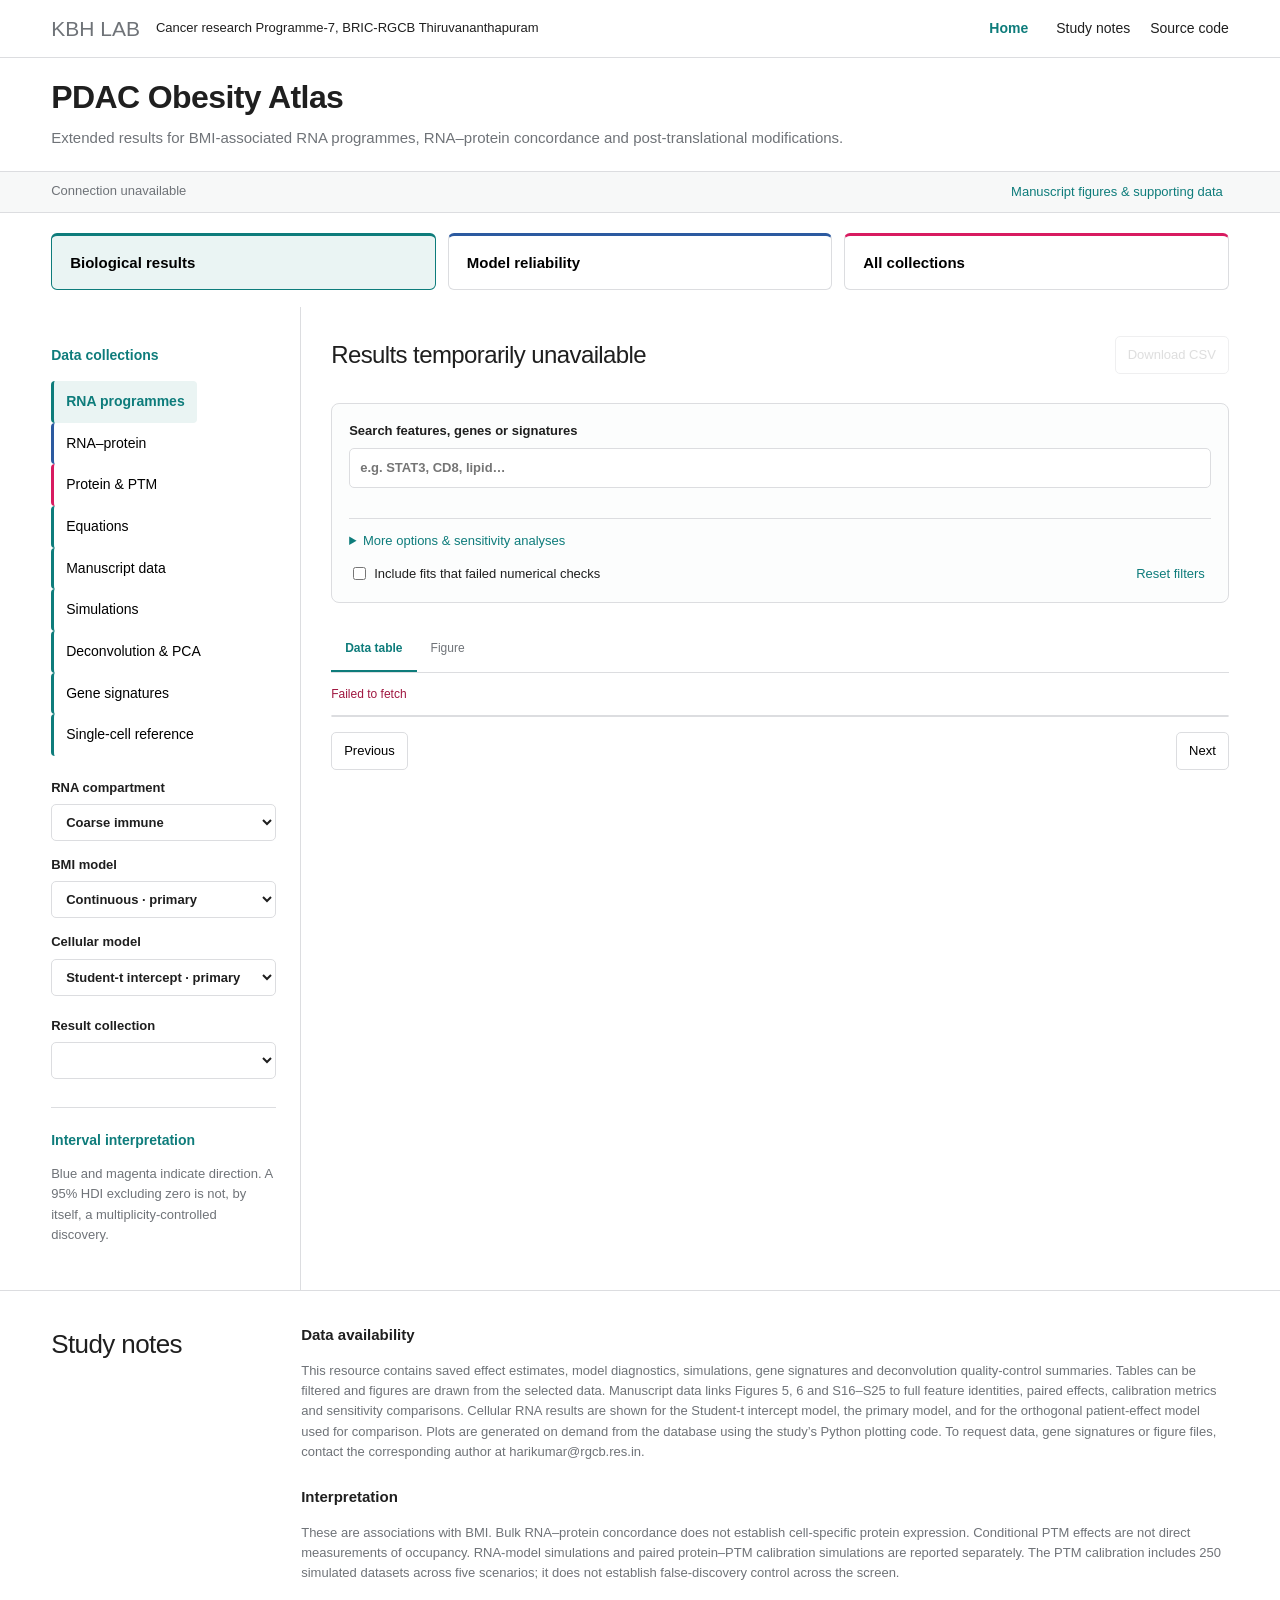
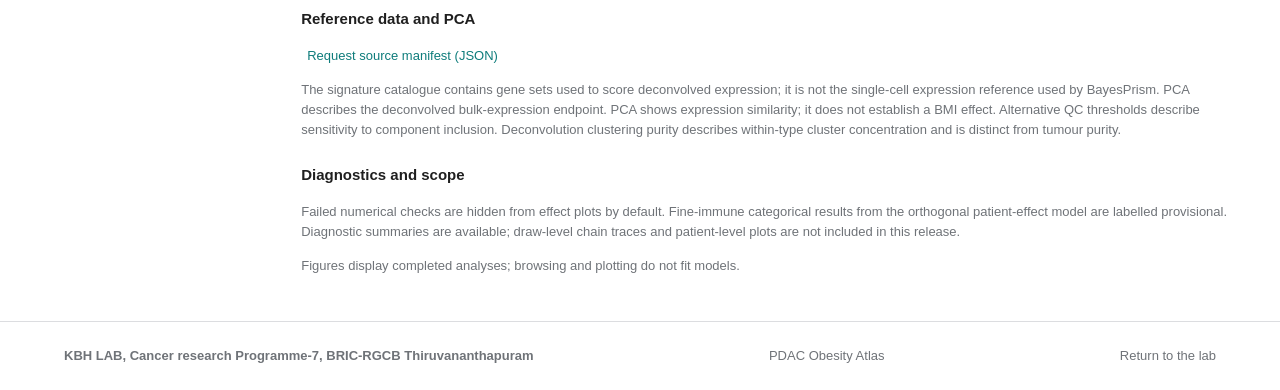
==== commit d8b5e308: "Merge pull request #13 from arunviswanathan91/atlas-nav Gene signatures: in-page walkthrough of how " ====
--- a/web/index.html
+++ b/web/index.html
@@ -5,20 +5,19 @@
 <title>PDAC Obesity Atlas · KBH Lab</title>
 <meta name="description" content="Explore extended RNA, protein and PTM results, model diagnostics and simulations from the KBH Lab PDAC obesity study.">
 <meta name="theme-color" content="#0E7C7B">
-<link rel="stylesheet" href="./style.css?v=nav-1">
+<link rel="stylesheet" href="./style.css?v=theta-layout-2">
 <link rel="stylesheet" href="./explainers.css?v=sigwalk-1">
 <link rel="icon" href="data:image/svg+xml,%3Csvg xmlns='http://www.w3.org/2000/svg' viewBox='0 0 64 64'%3E%3Crect width='64' height='64' rx='16' fill='%230E7C7B'/%3E%3Cpath d='M17 45V19h12q18 0 18 13T29 45Z' fill='none' stroke='white' stroke-width='4'/%3E%3C/svg%3E">
-<script type="module" src="./app.js?v=nav-1"></script>
+<script type="module" src="./app.js?v=sigwalk-1"></script>
 </head>
 <body>
 <a class="skip" href="#workspace">Skip to results</a>
-<header><a class="brand" href="https://kbh-lab-rgcb.github.io/"><strong class="brandmark">KBH LAB</strong><span>Cancer research Programme-7, BRIC-RGCB Thiruvananthapuram</span></a><nav aria-label="Site navigation"><button id="open-search" type="button" aria-label="Search the Atlas">Search <kbd>/</kbd></button><button id="home" type="button">Home</button><a href="#about">Study notes</a><a href="https://github.com/arunviswanathan91/models-obesity" target="_blank" rel="noopener">Source code</a></nav></header>
+<header><a class="brand" href="https://kbh-lab-rgcb.github.io/"><strong class="brandmark">KBH LAB</strong><span>Cancer research Programme-7, BRIC-RGCB Thiruvananthapuram</span></a><nav aria-label="Site navigation"><button id="home" type="button">Home</button><a href="#about">Study notes</a><a href="https://github.com/arunviswanathan91/models-obesity" target="_blank" rel="noopener">Source code</a></nav></header>
 <section class="hero"><h1>PDAC Obesity Atlas</h1><p class="intro">Extended results for BMI-associated RNA programmes, RNA–protein concordance and post-translational modifications.</p></section>
 <div class="collection-bar"><p id="connection">Connecting to results…</p><button id="manuscript-shortcut" class="text-button">Manuscript figures &amp; supporting data</button></div>
-<section id="start-panel" class="start-panel" aria-label="Start with a question"><div class="start-head"><h2>What would you like to find out?</h2><button id="start-hide" type="button" class="text-button">Hide</button></div><div class="qgrid"><button type="button" data-q="bmi"><strong>What changes with BMI in immune cells?</strong><span>Cell-type means and programme slopes.</span></button><button type="button" data-q="models"><strong>How do the two cellular models differ?</strong><span>Side by side, with sliders.</span></button><button type="button" data-q="ptm"><strong>Which modifications track BMI?</strong><span>Protein and PTM effects.</span></button><button type="button" data-q="trust"><strong>Can I trust these estimates?</strong><span>Sampling and predictive checks.</span></button><button type="button" data-q="signatures"><strong>How were the gene signatures built?</strong><span>Browse them or step through the curation.</span></button><button type="button" data-q="manuscript"><strong>Where is the data behind a figure?</strong><span>Manuscript figures and supporting tables.</span></button></div></section>
 <section class="journey" aria-label="Choose your view"><div class="mode-tabs" role="tablist" aria-label="Explorer mode"><button role="tab" data-mode="biology" aria-selected="true"><strong>Biological results</strong><span>Primary effect estimates</span></button><button role="tab" data-mode="reliability" aria-selected="false"><strong>Model reliability</strong><span>Sampling and predictive checks</span></button><button role="tab" data-mode="advanced" aria-selected="false"><strong>All collections</strong><span>Tables, reference data and sensitivities</span></button></div><p id="mode-help" class="help"></p></section>
-<main id="workspace"><aside><p class="eyebrow">Data collections</p><div id="sections" aria-label="Data families"></div><div id="rna-navigation"><label>RNA compartment<select id="compartment"><option value="immune_coarse">Coarse immune</option><option value="immune_fine">Fine immune</option><option value="nonimmune">Non-immune</option></select></label><label>BMI model<select id="bmi-model"><option value="continuous">Continuous · primary</option><option value="categorical">Categorical · descriptive</option></select></label><label>Cellular model<select id="cellular-model"><option value="st">Student-t intercept · primary</option><option value="orth">Orthogonal patient-effect · comparison</option><option value="compare">Compare the two models</option></select></label></div><label id="collection-search-label" hidden>Find a collection<input id="collection-search" type="search" placeholder="e.g. predictive, coverage…"></label><label for="dataset" id="dataset-label">Result collection</label><select id="dataset" aria-label="Result collection"></select><p id="dataset-description" class="help"></p><div class="side-note"><span class="small-caps">Interval interpretation</span><p>Blue and magenta indicate direction. A 95% HDI excluding zero is not, by itself, a multiplicity-controlled discovery.</p></div></aside>
-<section class="results" id="results"><div id="reference-views" aria-label="Deconvolution views" hidden><button type="button" data-collection="reference/pca_original">PCA</button><button type="button" data-collection="reference/theta_bmi">θ fractions and BMI</button></div><div id="viewing" class="viewing" aria-live="polite"></div><div class="result-heading"><div><p class="eyebrow" id="section-label">Results</p><h2 id="dataset-title">Loading collections</h2></div><button id="download-json" class="secondary" hidden>Download signature JSON</button><button id="download" class="secondary" disabled>Download CSV</button></div><p id="analysis-explanation" class="explanation"></p><div id="notice" class="notice" hidden></div><div class="filter-card"><label class="search">Search features, genes or signatures<input id="search" type="search" placeholder="e.g. STAT3, CD8, lipid…" autocomplete="off"></label><div id="facets" class="facets"></div><details id="extra-options"><summary>More options & sensitivity analyses</summary><div id="extra-facets" class="facets"></div></details><p id="selection-summary" class="help"></p><div class="filter-bottom"><label class="check"><input id="include-failed" type="checkbox">Include fits that failed numerical checks</label><button id="reset" class="text-button">Reset filters</button></div></div>
+<main id="workspace"><aside><p class="eyebrow">Data collections</p><div id="sections" role="tablist" aria-label="Data families"></div><div id="rna-navigation"><label>RNA compartment<select id="compartment"><option value="immune_coarse">Coarse immune</option><option value="immune_fine">Fine immune</option><option value="nonimmune">Non-immune</option></select></label><label>BMI model<select id="bmi-model"><option value="continuous">Continuous · primary</option><option value="categorical">Categorical · descriptive</option></select></label><label>Cellular model<select id="cellular-model"><option value="st">Student-t intercept · primary</option><option value="orth">Orthogonal patient-effect · comparison</option><option value="compare">Compare the two models</option></select></label></div><label id="collection-search-label" hidden>Find a collection<input id="collection-search" type="search" placeholder="e.g. predictive, coverage…"></label><label for="dataset" id="dataset-label">Result collection</label><select id="dataset" aria-label="Result collection"></select><p id="dataset-description" class="help"></p><div class="side-note"><span class="small-caps">Interval interpretation</span><p>Blue and magenta indicate direction. A 95% HDI excluding zero is not, by itself, a multiplicity-controlled discovery.</p></div></aside>
+<section class="results" id="results"><div id="reference-views" aria-label="Deconvolution views" hidden><button type="button" data-collection="reference/pca_original">PCA</button><button type="button" data-collection="reference/theta_bmi">θ fractions and BMI</button></div><div class="result-heading"><div><p class="eyebrow" id="section-label">Results</p><h2 id="dataset-title">Loading collections</h2></div><button id="download-json" class="secondary" hidden>Download signature JSON</button><button id="download" class="secondary" disabled>Download CSV</button></div><p id="analysis-explanation" class="explanation"></p><div id="notice" class="notice" hidden></div><div class="filter-card"><label class="search">Search features, genes or signatures<input id="search" type="search" placeholder="e.g. STAT3, CD8, lipid…" autocomplete="off"></label><div id="facets" class="facets"></div><details id="extra-options"><summary>More options & sensitivity analyses</summary><div id="extra-facets" class="facets"></div></details><p id="selection-summary" class="help"></p><div class="filter-bottom"><label class="check"><input id="include-failed" type="checkbox">Include fits that failed numerical checks</label><button id="reset" class="text-button">Reset filters</button></div></div>
 <section id="theta-panel" hidden aria-label="Fraction associations"></section><section id="pca-panel" hidden><div class="pca-controls"><label>Compartment<select id="pca-compartment"><option value="immune_coarse">Coarse immune</option><option value="immune_fine">Fine immune</option><option value="nonimmune">Non-immune</option></select></label><label>Expression scaling<select id="pca-scaling"><option value="rownorm">Row-normalized</option><option value="raw">Raw</option></select></label></div><img id="pca-image" alt=""><p class="explanation">Each point represents a deconvolved expression profile, coloured by cell type. Nearby profiles have similar expression patterns. Row normalization reduces differences in overall expression magnitude. These are the original PCA results, displayed without recomputation.</p><button id="pca-download" class="secondary">Download PCA image</button></section><section id="explainer-panel" hidden aria-label="Equation explainers"></section><section id="signature-detail" class="signature-detail" hidden></section><section id="diagnostic-panel" aria-label="Diagnostic overview" hidden><h3 id="diagnostic-heading">Model reliability</h3><div id="diagnostic-cards" class="diagnostic-cards"></div><label id="diagnostic-metric-label">Diagnostic metric<select id="diagnostic-metric"></select></label><p id="diagnostic-explanation" class="help"></p><div id="diagnostic-chart"></div><button id="diagnostic-svg" class="secondary" hidden>Download diagnostic SVG</button><p id="chain-note" class="help">Chain counts are shown only where recorded. Trace and rank plots require saved draws and are not included here; ESS and R-hat cannot reconstruct them. <a href="https://mc-stan.org/learn-stan/diagnostics-warnings.html" target="_blank" rel="noopener">Diagnostic interpretation</a></p></section><div class="viewbar"><div role="tablist" aria-label="Result view"><button id="view-table" role="tab" aria-selected="true">Data table</button><button id="view-plot" role="tab" aria-selected="false">Figure</button></div><span id="result-count" aria-live="polite"></span></div>
 <p id="status" role="status" aria-live="polite"></p>
 <section id="table-panel" aria-label="Results table"><div class="table-wrap"><table><thead id="thead"></thead><tbody id="tbody"></tbody></table></div><div class="pagination"><button id="prev" class="secondary">Previous</button><span id="page-label"></span><button id="next" class="secondary">Next</button></div></section>
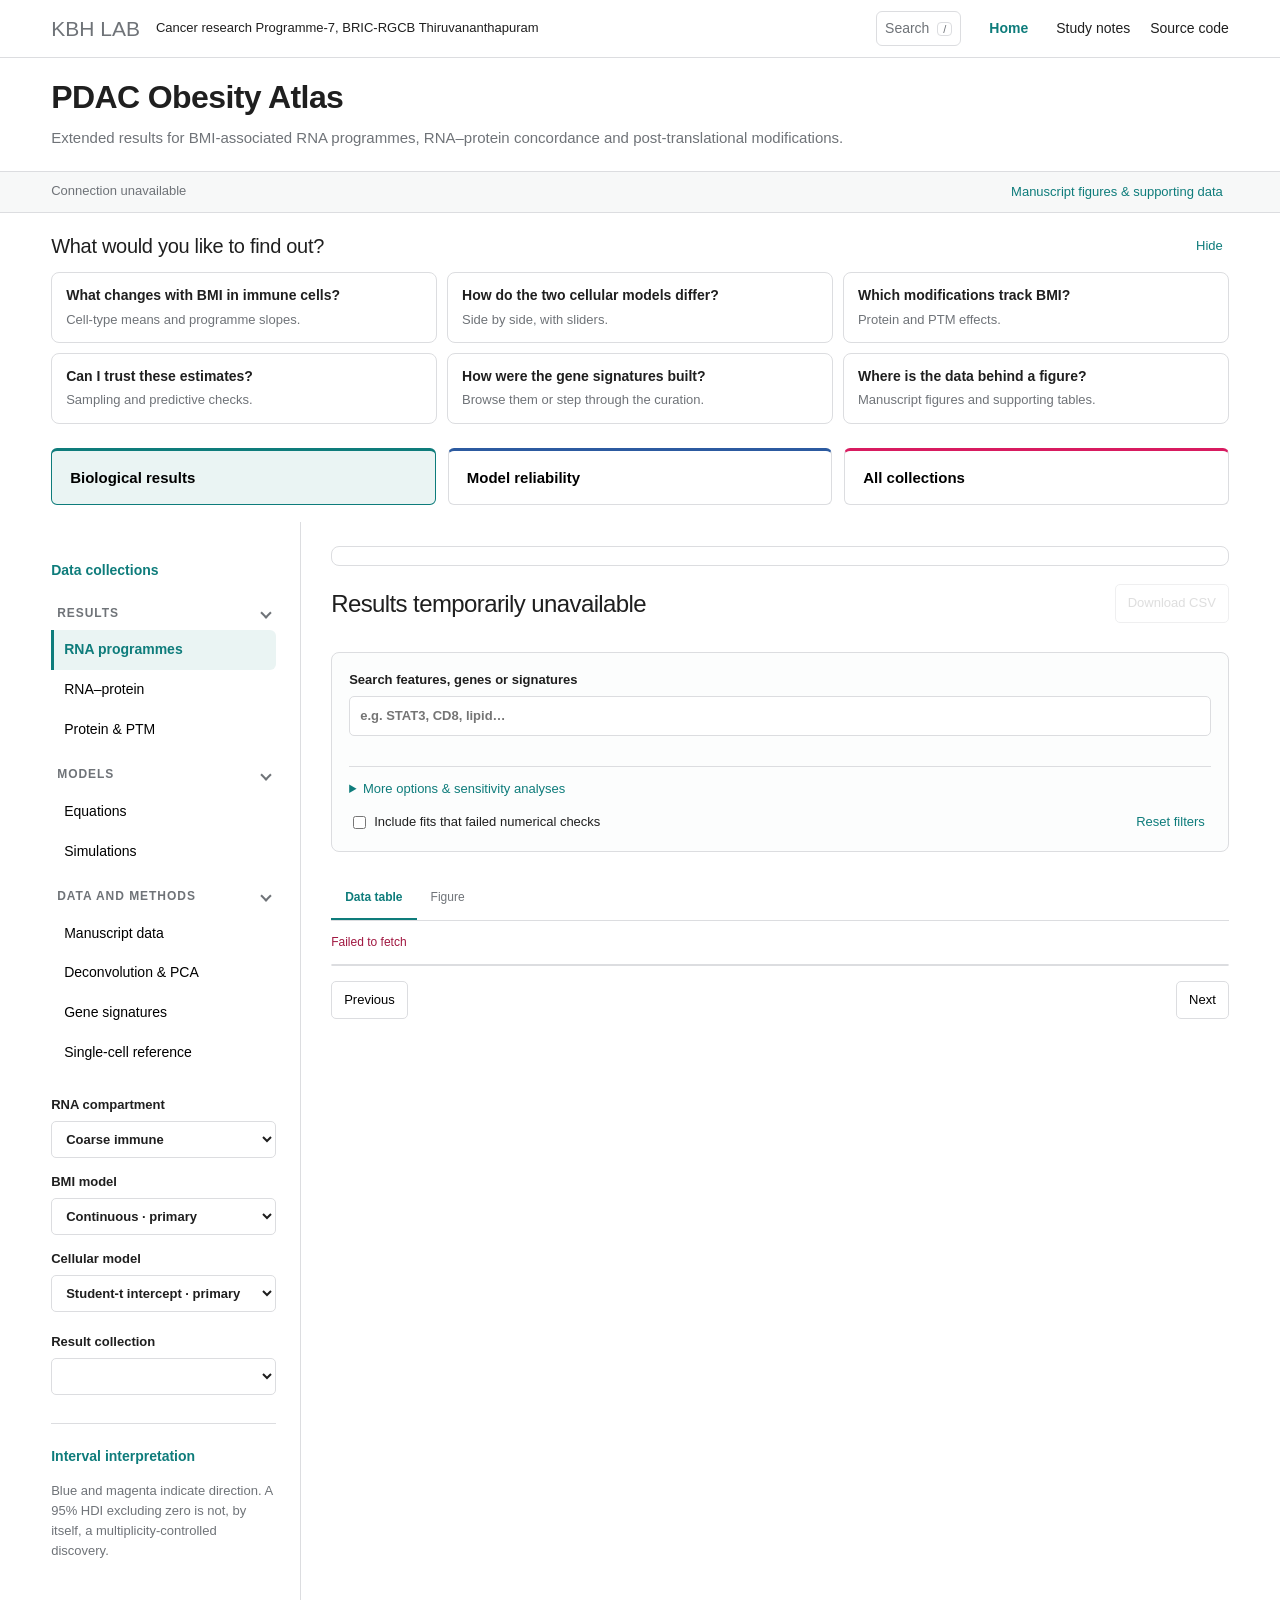
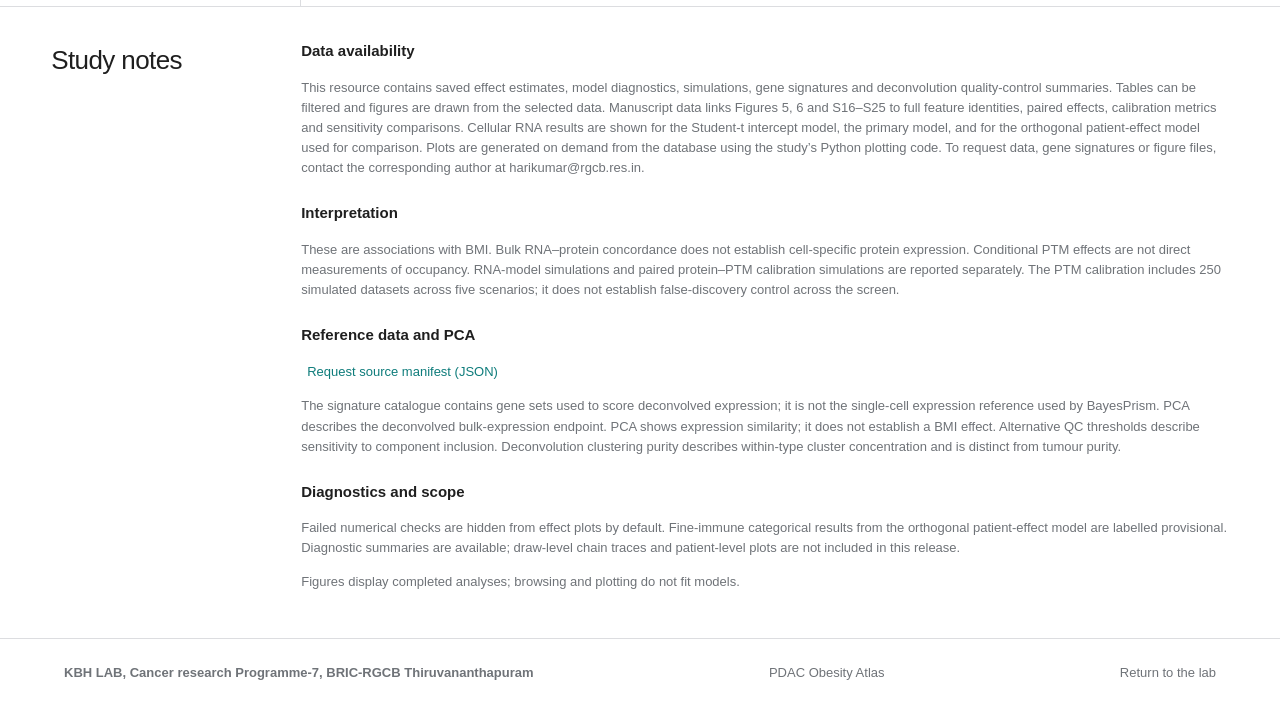
==== commit c0e7c47e: "Merge pull request #14 from arunviswanathan91/atlas-groups Atlas navigation: grouped menu, start que" ====
--- a/web/index.html
+++ b/web/index.html
@@ -5,19 +5,20 @@
 <title>PDAC Obesity Atlas · KBH Lab</title>
 <meta name="description" content="Explore extended RNA, protein and PTM results, model diagnostics and simulations from the KBH Lab PDAC obesity study.">
 <meta name="theme-color" content="#0E7C7B">
-<link rel="stylesheet" href="./style.css?v=theta-layout-2">
+<link rel="stylesheet" href="./style.css?v=nav-1">
 <link rel="stylesheet" href="./explainers.css?v=sigwalk-1">
 <link rel="icon" href="data:image/svg+xml,%3Csvg xmlns='http://www.w3.org/2000/svg' viewBox='0 0 64 64'%3E%3Crect width='64' height='64' rx='16' fill='%230E7C7B'/%3E%3Cpath d='M17 45V19h12q18 0 18 13T29 45Z' fill='none' stroke='white' stroke-width='4'/%3E%3C/svg%3E">
-<script type="module" src="./app.js?v=sigwalk-1"></script>
+<script type="module" src="./app.js?v=nav-1"></script>
 </head>
 <body>
 <a class="skip" href="#workspace">Skip to results</a>
-<header><a class="brand" href="https://kbh-lab-rgcb.github.io/"><strong class="brandmark">KBH LAB</strong><span>Cancer research Programme-7, BRIC-RGCB Thiruvananthapuram</span></a><nav aria-label="Site navigation"><button id="home" type="button">Home</button><a href="#about">Study notes</a><a href="https://github.com/arunviswanathan91/models-obesity" target="_blank" rel="noopener">Source code</a></nav></header>
+<header><a class="brand" href="https://kbh-lab-rgcb.github.io/"><strong class="brandmark">KBH LAB</strong><span>Cancer research Programme-7, BRIC-RGCB Thiruvananthapuram</span></a><nav aria-label="Site navigation"><button id="open-search" type="button" aria-label="Search the Atlas">Search <kbd>/</kbd></button><button id="home" type="button">Home</button><a href="#about">Study notes</a><a href="https://github.com/arunviswanathan91/models-obesity" target="_blank" rel="noopener">Source code</a></nav></header>
 <section class="hero"><h1>PDAC Obesity Atlas</h1><p class="intro">Extended results for BMI-associated RNA programmes, RNA–protein concordance and post-translational modifications.</p></section>
 <div class="collection-bar"><p id="connection">Connecting to results…</p><button id="manuscript-shortcut" class="text-button">Manuscript figures &amp; supporting data</button></div>
+<section id="start-panel" class="start-panel" aria-label="Start with a question"><div class="start-head"><h2>What would you like to find out?</h2><button id="start-hide" type="button" class="text-button">Hide</button></div><div class="qgrid"><button type="button" data-q="bmi"><strong>What changes with BMI in immune cells?</strong><span>Cell-type means and programme slopes.</span></button><button type="button" data-q="models"><strong>How do the two cellular models differ?</strong><span>Side by side, with sliders.</span></button><button type="button" data-q="ptm"><strong>Which modifications track BMI?</strong><span>Protein and PTM effects.</span></button><button type="button" data-q="trust"><strong>Can I trust these estimates?</strong><span>Sampling and predictive checks.</span></button><button type="button" data-q="signatures"><strong>How were the gene signatures built?</strong><span>Browse them or step through the curation.</span></button><button type="button" data-q="manuscript"><strong>Where is the data behind a figure?</strong><span>Manuscript figures and supporting tables.</span></button></div></section>
 <section class="journey" aria-label="Choose your view"><div class="mode-tabs" role="tablist" aria-label="Explorer mode"><button role="tab" data-mode="biology" aria-selected="true"><strong>Biological results</strong><span>Primary effect estimates</span></button><button role="tab" data-mode="reliability" aria-selected="false"><strong>Model reliability</strong><span>Sampling and predictive checks</span></button><button role="tab" data-mode="advanced" aria-selected="false"><strong>All collections</strong><span>Tables, reference data and sensitivities</span></button></div><p id="mode-help" class="help"></p></section>
-<main id="workspace"><aside><p class="eyebrow">Data collections</p><div id="sections" role="tablist" aria-label="Data families"></div><div id="rna-navigation"><label>RNA compartment<select id="compartment"><option value="immune_coarse">Coarse immune</option><option value="immune_fine">Fine immune</option><option value="nonimmune">Non-immune</option></select></label><label>BMI model<select id="bmi-model"><option value="continuous">Continuous · primary</option><option value="categorical">Categorical · descriptive</option></select></label><label>Cellular model<select id="cellular-model"><option value="st">Student-t intercept · primary</option><option value="orth">Orthogonal patient-effect · comparison</option><option value="compare">Compare the two models</option></select></label></div><label id="collection-search-label" hidden>Find a collection<input id="collection-search" type="search" placeholder="e.g. predictive, coverage…"></label><label for="dataset" id="dataset-label">Result collection</label><select id="dataset" aria-label="Result collection"></select><p id="dataset-description" class="help"></p><div class="side-note"><span class="small-caps">Interval interpretation</span><p>Blue and magenta indicate direction. A 95% HDI excluding zero is not, by itself, a multiplicity-controlled discovery.</p></div></aside>
-<section class="results" id="results"><div id="reference-views" aria-label="Deconvolution views" hidden><button type="button" data-collection="reference/pca_original">PCA</button><button type="button" data-collection="reference/theta_bmi">θ fractions and BMI</button></div><div class="result-heading"><div><p class="eyebrow" id="section-label">Results</p><h2 id="dataset-title">Loading collections</h2></div><button id="download-json" class="secondary" hidden>Download signature JSON</button><button id="download" class="secondary" disabled>Download CSV</button></div><p id="analysis-explanation" class="explanation"></p><div id="notice" class="notice" hidden></div><div class="filter-card"><label class="search">Search features, genes or signatures<input id="search" type="search" placeholder="e.g. STAT3, CD8, lipid…" autocomplete="off"></label><div id="facets" class="facets"></div><details id="extra-options"><summary>More options & sensitivity analyses</summary><div id="extra-facets" class="facets"></div></details><p id="selection-summary" class="help"></p><div class="filter-bottom"><label class="check"><input id="include-failed" type="checkbox">Include fits that failed numerical checks</label><button id="reset" class="text-button">Reset filters</button></div></div>
+<main id="workspace"><aside><p class="eyebrow">Data collections</p><div id="sections" aria-label="Data families"></div><div id="rna-navigation"><label>RNA compartment<select id="compartment"><option value="immune_coarse">Coarse immune</option><option value="immune_fine">Fine immune</option><option value="nonimmune">Non-immune</option></select></label><label>BMI model<select id="bmi-model"><option value="continuous">Continuous · primary</option><option value="categorical">Categorical · descriptive</option></select></label><label>Cellular model<select id="cellular-model"><option value="st">Student-t intercept · primary</option><option value="orth">Orthogonal patient-effect · comparison</option><option value="compare">Compare the two models</option></select></label></div><label id="collection-search-label" hidden>Find a collection<input id="collection-search" type="search" placeholder="e.g. predictive, coverage…"></label><label for="dataset" id="dataset-label">Result collection</label><select id="dataset" aria-label="Result collection"></select><p id="dataset-description" class="help"></p><div class="side-note"><span class="small-caps">Interval interpretation</span><p>Blue and magenta indicate direction. A 95% HDI excluding zero is not, by itself, a multiplicity-controlled discovery.</p></div></aside>
+<section class="results" id="results"><div id="reference-views" aria-label="Deconvolution views" hidden><button type="button" data-collection="reference/pca_original">PCA</button><button type="button" data-collection="reference/theta_bmi">θ fractions and BMI</button></div><div id="viewing" class="viewing" aria-live="polite"></div><div class="result-heading"><div><p class="eyebrow" id="section-label">Results</p><h2 id="dataset-title">Loading collections</h2></div><button id="download-json" class="secondary" hidden>Download signature JSON</button><button id="download" class="secondary" disabled>Download CSV</button></div><p id="analysis-explanation" class="explanation"></p><div id="notice" class="notice" hidden></div><div class="filter-card"><label class="search">Search features, genes or signatures<input id="search" type="search" placeholder="e.g. STAT3, CD8, lipid…" autocomplete="off"></label><div id="facets" class="facets"></div><details id="extra-options"><summary>More options & sensitivity analyses</summary><div id="extra-facets" class="facets"></div></details><p id="selection-summary" class="help"></p><div class="filter-bottom"><label class="check"><input id="include-failed" type="checkbox">Include fits that failed numerical checks</label><button id="reset" class="text-button">Reset filters</button></div></div>
 <section id="theta-panel" hidden aria-label="Fraction associations"></section><section id="pca-panel" hidden><div class="pca-controls"><label>Compartment<select id="pca-compartment"><option value="immune_coarse">Coarse immune</option><option value="immune_fine">Fine immune</option><option value="nonimmune">Non-immune</option></select></label><label>Expression scaling<select id="pca-scaling"><option value="rownorm">Row-normalized</option><option value="raw">Raw</option></select></label></div><img id="pca-image" alt=""><p class="explanation">Each point represents a deconvolved expression profile, coloured by cell type. Nearby profiles have similar expression patterns. Row normalization reduces differences in overall expression magnitude. These are the original PCA results, displayed without recomputation.</p><button id="pca-download" class="secondary">Download PCA image</button></section><section id="explainer-panel" hidden aria-label="Equation explainers"></section><section id="signature-detail" class="signature-detail" hidden></section><section id="diagnostic-panel" aria-label="Diagnostic overview" hidden><h3 id="diagnostic-heading">Model reliability</h3><div id="diagnostic-cards" class="diagnostic-cards"></div><label id="diagnostic-metric-label">Diagnostic metric<select id="diagnostic-metric"></select></label><p id="diagnostic-explanation" class="help"></p><div id="diagnostic-chart"></div><button id="diagnostic-svg" class="secondary" hidden>Download diagnostic SVG</button><p id="chain-note" class="help">Chain counts are shown only where recorded. Trace and rank plots require saved draws and are not included here; ESS and R-hat cannot reconstruct them. <a href="https://mc-stan.org/learn-stan/diagnostics-warnings.html" target="_blank" rel="noopener">Diagnostic interpretation</a></p></section><div class="viewbar"><div role="tablist" aria-label="Result view"><button id="view-table" role="tab" aria-selected="true">Data table</button><button id="view-plot" role="tab" aria-selected="false">Figure</button></div><span id="result-count" aria-live="polite"></span></div>
 <p id="status" role="status" aria-live="polite"></p>
 <section id="table-panel" aria-label="Results table"><div class="table-wrap"><table><thead id="thead"></thead><tbody id="tbody"></tbody></table></div><div class="pagination"><button id="prev" class="secondary">Previous</button><span id="page-label"></span><button id="next" class="secondary">Next</button></div></section>
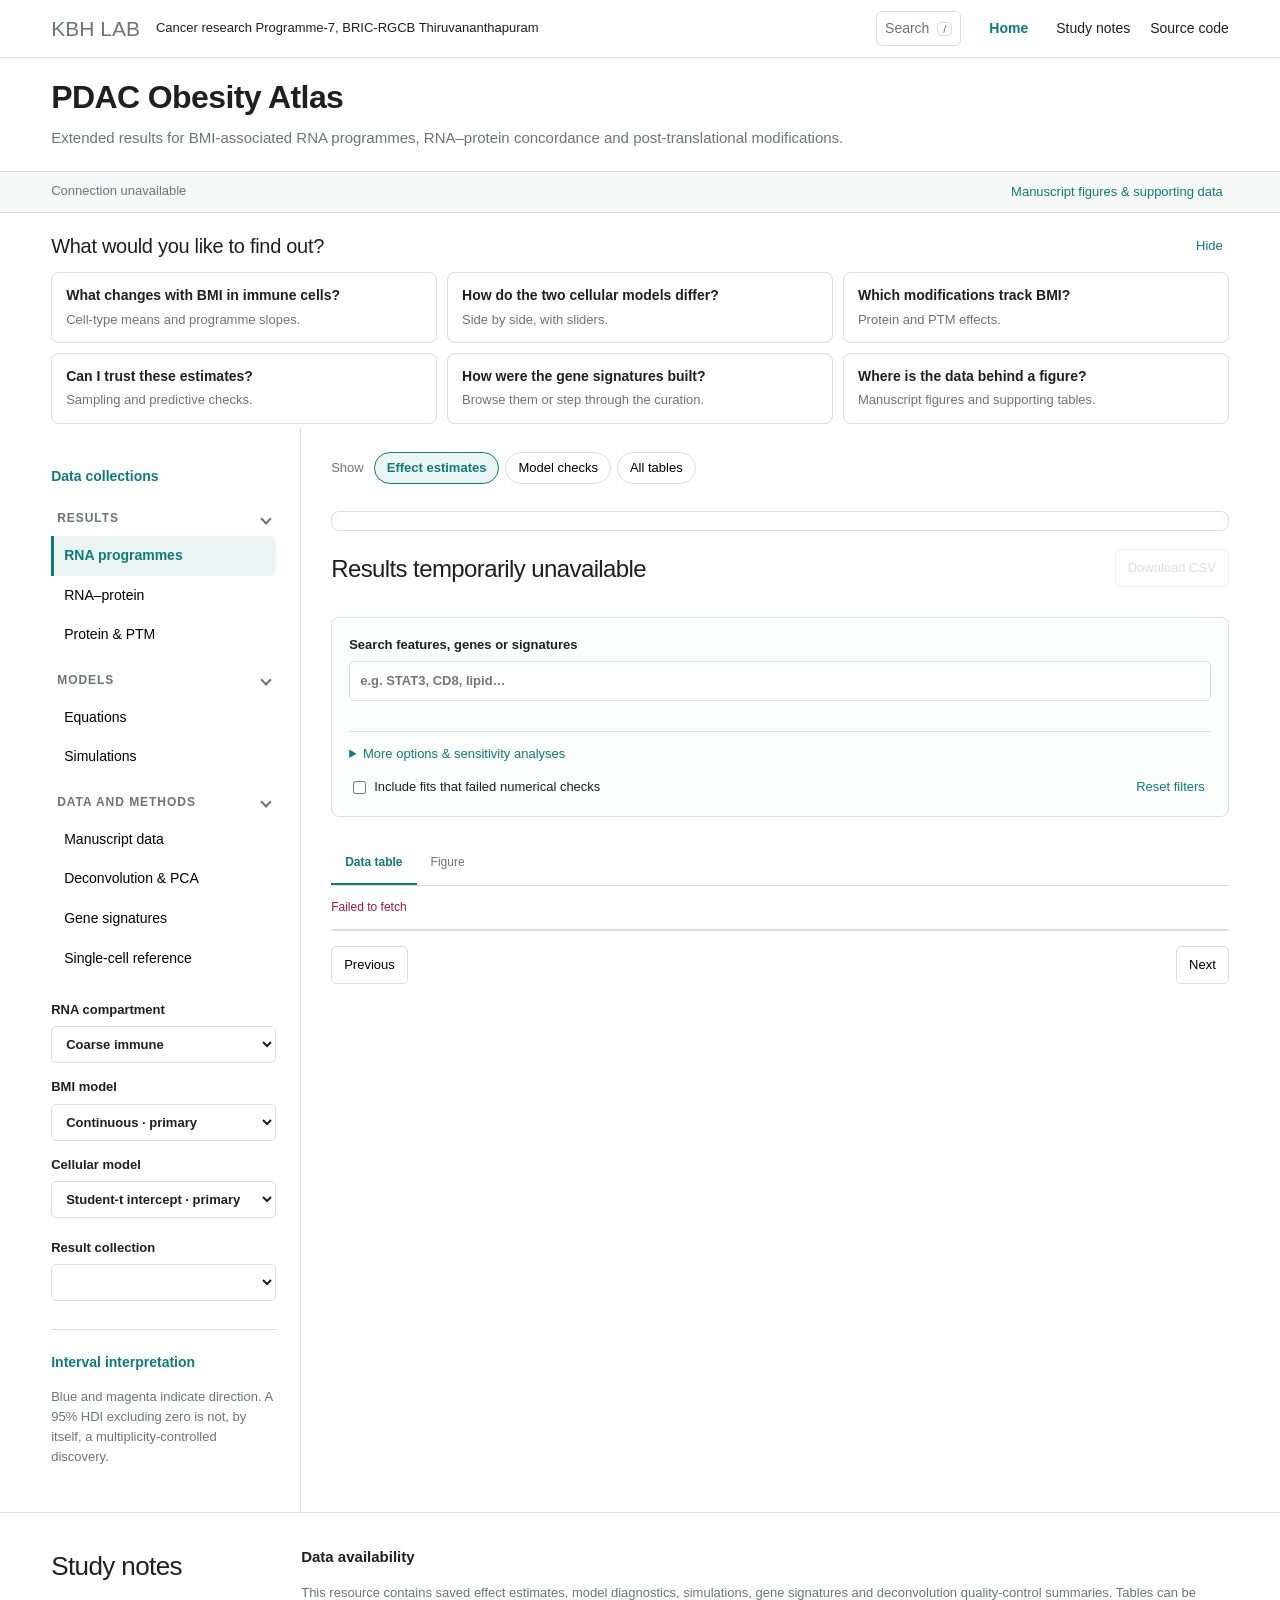
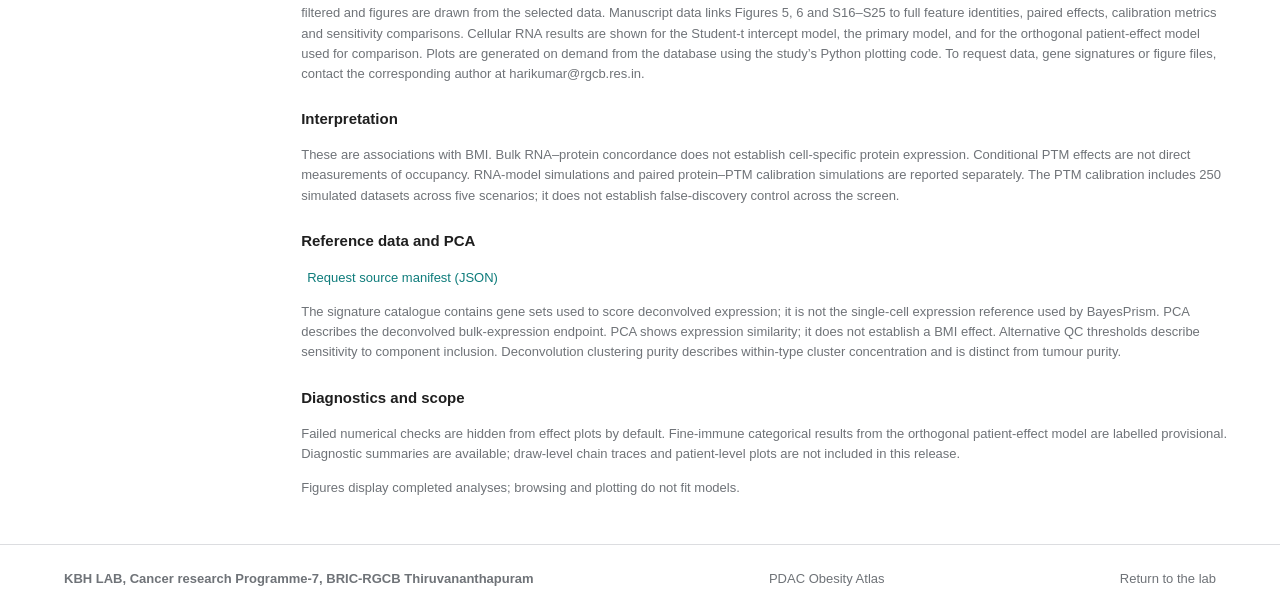
==== commit 4ec6bbd9: "Atlas: replace the old three-card view tabs with a compact Show switch" ====
--- a/web/index.html
+++ b/web/index.html
@@ -5,10 +5,10 @@
 <title>PDAC Obesity Atlas · KBH Lab</title>
 <meta name="description" content="Explore extended RNA, protein and PTM results, model diagnostics and simulations from the KBH Lab PDAC obesity study.">
 <meta name="theme-color" content="#0E7C7B">
-<link rel="stylesheet" href="./style.css?v=nav-1">
+<link rel="stylesheet" href="./style.css?v=nav-2">
 <link rel="stylesheet" href="./explainers.css?v=sigwalk-1">
 <link rel="icon" href="data:image/svg+xml,%3Csvg xmlns='http://www.w3.org/2000/svg' viewBox='0 0 64 64'%3E%3Crect width='64' height='64' rx='16' fill='%230E7C7B'/%3E%3Cpath d='M17 45V19h12q18 0 18 13T29 45Z' fill='none' stroke='white' stroke-width='4'/%3E%3C/svg%3E">
-<script type="module" src="./app.js?v=nav-1"></script>
+<script type="module" src="./app.js?v=nav-2"></script>
 </head>
 <body>
 <a class="skip" href="#workspace">Skip to results</a>
@@ -16,9 +16,8 @@
 <section class="hero"><h1>PDAC Obesity Atlas</h1><p class="intro">Extended results for BMI-associated RNA programmes, RNA–protein concordance and post-translational modifications.</p></section>
 <div class="collection-bar"><p id="connection">Connecting to results…</p><button id="manuscript-shortcut" class="text-button">Manuscript figures &amp; supporting data</button></div>
 <section id="start-panel" class="start-panel" aria-label="Start with a question"><div class="start-head"><h2>What would you like to find out?</h2><button id="start-hide" type="button" class="text-button">Hide</button></div><div class="qgrid"><button type="button" data-q="bmi"><strong>What changes with BMI in immune cells?</strong><span>Cell-type means and programme slopes.</span></button><button type="button" data-q="models"><strong>How do the two cellular models differ?</strong><span>Side by side, with sliders.</span></button><button type="button" data-q="ptm"><strong>Which modifications track BMI?</strong><span>Protein and PTM effects.</span></button><button type="button" data-q="trust"><strong>Can I trust these estimates?</strong><span>Sampling and predictive checks.</span></button><button type="button" data-q="signatures"><strong>How were the gene signatures built?</strong><span>Browse them or step through the curation.</span></button><button type="button" data-q="manuscript"><strong>Where is the data behind a figure?</strong><span>Manuscript figures and supporting tables.</span></button></div></section>
-<section class="journey" aria-label="Choose your view"><div class="mode-tabs" role="tablist" aria-label="Explorer mode"><button role="tab" data-mode="biology" aria-selected="true"><strong>Biological results</strong><span>Primary effect estimates</span></button><button role="tab" data-mode="reliability" aria-selected="false"><strong>Model reliability</strong><span>Sampling and predictive checks</span></button><button role="tab" data-mode="advanced" aria-selected="false"><strong>All collections</strong><span>Tables, reference data and sensitivities</span></button></div><p id="mode-help" class="help"></p></section>
 <main id="workspace"><aside><p class="eyebrow">Data collections</p><div id="sections" aria-label="Data families"></div><div id="rna-navigation"><label>RNA compartment<select id="compartment"><option value="immune_coarse">Coarse immune</option><option value="immune_fine">Fine immune</option><option value="nonimmune">Non-immune</option></select></label><label>BMI model<select id="bmi-model"><option value="continuous">Continuous · primary</option><option value="categorical">Categorical · descriptive</option></select></label><label>Cellular model<select id="cellular-model"><option value="st">Student-t intercept · primary</option><option value="orth">Orthogonal patient-effect · comparison</option><option value="compare">Compare the two models</option></select></label></div><label id="collection-search-label" hidden>Find a collection<input id="collection-search" type="search" placeholder="e.g. predictive, coverage…"></label><label for="dataset" id="dataset-label">Result collection</label><select id="dataset" aria-label="Result collection"></select><p id="dataset-description" class="help"></p><div class="side-note"><span class="small-caps">Interval interpretation</span><p>Blue and magenta indicate direction. A 95% HDI excluding zero is not, by itself, a multiplicity-controlled discovery.</p></div></aside>
-<section class="results" id="results"><div id="reference-views" aria-label="Deconvolution views" hidden><button type="button" data-collection="reference/pca_original">PCA</button><button type="button" data-collection="reference/theta_bmi">θ fractions and BMI</button></div><div id="viewing" class="viewing" aria-live="polite"></div><div class="result-heading"><div><p class="eyebrow" id="section-label">Results</p><h2 id="dataset-title">Loading collections</h2></div><button id="download-json" class="secondary" hidden>Download signature JSON</button><button id="download" class="secondary" disabled>Download CSV</button></div><p id="analysis-explanation" class="explanation"></p><div id="notice" class="notice" hidden></div><div class="filter-card"><label class="search">Search features, genes or signatures<input id="search" type="search" placeholder="e.g. STAT3, CD8, lipid…" autocomplete="off"></label><div id="facets" class="facets"></div><details id="extra-options"><summary>More options & sensitivity analyses</summary><div id="extra-facets" class="facets"></div></details><p id="selection-summary" class="help"></p><div class="filter-bottom"><label class="check"><input id="include-failed" type="checkbox">Include fits that failed numerical checks</label><button id="reset" class="text-button">Reset filters</button></div></div>
+<section class="results" id="results"><div id="reference-views" aria-label="Deconvolution views" hidden><button type="button" data-collection="reference/pca_original">PCA</button><button type="button" data-collection="reference/theta_bmi">θ fractions and BMI</button></div><div class="mode-switch" role="tablist" aria-label="Show"><span class="mode-switch-label">Show</span><button role="tab" data-mode="biology" aria-selected="true" title="BMI effects for each signature and cell type">Effect estimates</button><button role="tab" data-mode="reliability" aria-selected="false" title="Convergence and predictive checks for each fit">Model checks</button><button role="tab" data-mode="advanced" aria-selected="false" title="Every collection, including simulations, reference data and sensitivity fits">All tables</button><p id="mode-help" class="mode-help"></p></div><div id="viewing" class="viewing" aria-live="polite"></div><div class="result-heading"><div><p class="eyebrow" id="section-label">Results</p><h2 id="dataset-title">Loading collections</h2></div><button id="download-json" class="secondary" hidden>Download signature JSON</button><button id="download" class="secondary" disabled>Download CSV</button></div><p id="analysis-explanation" class="explanation"></p><div id="notice" class="notice" hidden></div><div class="filter-card"><label class="search">Search features, genes or signatures<input id="search" type="search" placeholder="e.g. STAT3, CD8, lipid…" autocomplete="off"></label><div id="facets" class="facets"></div><details id="extra-options"><summary>More options & sensitivity analyses</summary><div id="extra-facets" class="facets"></div></details><p id="selection-summary" class="help"></p><div class="filter-bottom"><label class="check"><input id="include-failed" type="checkbox">Include fits that failed numerical checks</label><button id="reset" class="text-button">Reset filters</button></div></div>
 <section id="theta-panel" hidden aria-label="Fraction associations"></section><section id="pca-panel" hidden><div class="pca-controls"><label>Compartment<select id="pca-compartment"><option value="immune_coarse">Coarse immune</option><option value="immune_fine">Fine immune</option><option value="nonimmune">Non-immune</option></select></label><label>Expression scaling<select id="pca-scaling"><option value="rownorm">Row-normalized</option><option value="raw">Raw</option></select></label></div><img id="pca-image" alt=""><p class="explanation">Each point represents a deconvolved expression profile, coloured by cell type. Nearby profiles have similar expression patterns. Row normalization reduces differences in overall expression magnitude. These are the original PCA results, displayed without recomputation.</p><button id="pca-download" class="secondary">Download PCA image</button></section><section id="explainer-panel" hidden aria-label="Equation explainers"></section><section id="signature-detail" class="signature-detail" hidden></section><section id="diagnostic-panel" aria-label="Diagnostic overview" hidden><h3 id="diagnostic-heading">Model reliability</h3><div id="diagnostic-cards" class="diagnostic-cards"></div><label id="diagnostic-metric-label">Diagnostic metric<select id="diagnostic-metric"></select></label><p id="diagnostic-explanation" class="help"></p><div id="diagnostic-chart"></div><button id="diagnostic-svg" class="secondary" hidden>Download diagnostic SVG</button><p id="chain-note" class="help">Chain counts are shown only where recorded. Trace and rank plots require saved draws and are not included here; ESS and R-hat cannot reconstruct them. <a href="https://mc-stan.org/learn-stan/diagnostics-warnings.html" target="_blank" rel="noopener">Diagnostic interpretation</a></p></section><div class="viewbar"><div role="tablist" aria-label="Result view"><button id="view-table" role="tab" aria-selected="true">Data table</button><button id="view-plot" role="tab" aria-selected="false">Figure</button></div><span id="result-count" aria-live="polite"></span></div>
 <p id="status" role="status" aria-live="polite"></p>
 <section id="table-panel" aria-label="Results table"><div class="table-wrap"><table><thead id="thead"></thead><tbody id="tbody"></tbody></table></div><div class="pagination"><button id="prev" class="secondary">Previous</button><span id="page-label"></span><button id="next" class="secondary">Next</button></div></section>
--- a/web/style.css
+++ b/web/style.css
@@ -47,3 +47,5 @@
 .as-list{max-height:50vh;overflow:auto;padding:6px}.as-list button{display:flex;width:100%;gap:10px;align-items:baseline;border:0;background:none;text-align:left;padding:9px 10px;border-radius:6px;font:inherit;cursor:pointer}
 .as-list button[aria-selected=true],.as-list button:hover{background:var(--soft)}.as-list small{margin-left:auto;color:var(--grey);font-size:11.5px;text-transform:uppercase;letter-spacing:.05em;white-space:nowrap}
 .as-none,.as-foot{margin:0;padding:10px 14px;font-size:12.5px;color:var(--grey)}.as-foot{border-top:1px solid var(--line)}
+
+.mode-switch{display:flex;flex-wrap:wrap;align-items:center;gap:6px;margin:0 0 12px}.mode-switch-label{font-size:13px;color:var(--grey);margin-right:4px}.mode-switch button{border:1px solid var(--line);background:white;border-radius:999px;padding:5px 12px;font-size:13px;cursor:pointer}.mode-switch button[aria-selected=true]{border-color:var(--teal);background:var(--soft);color:var(--teal);font-weight:600}.mode-help{flex-basis:100%;margin:4px 0 0;font-size:12px;color:var(--grey)}
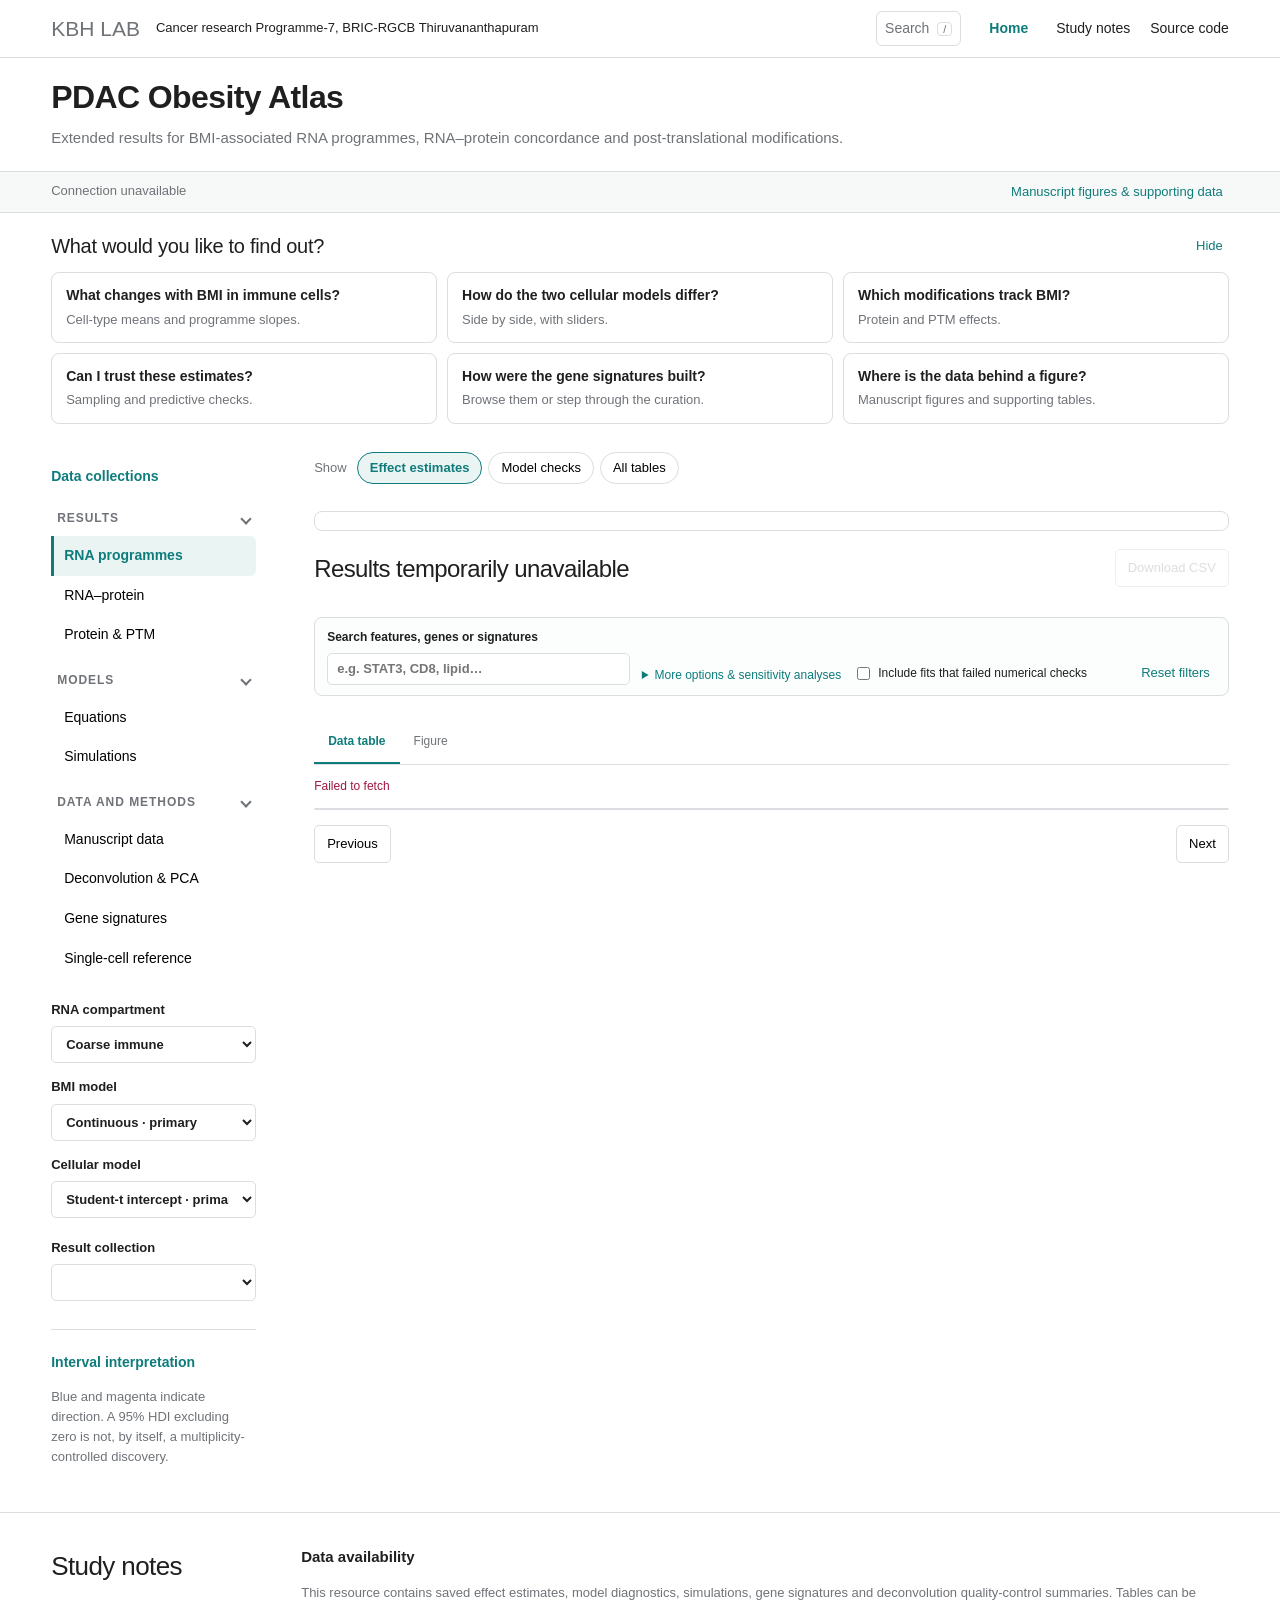
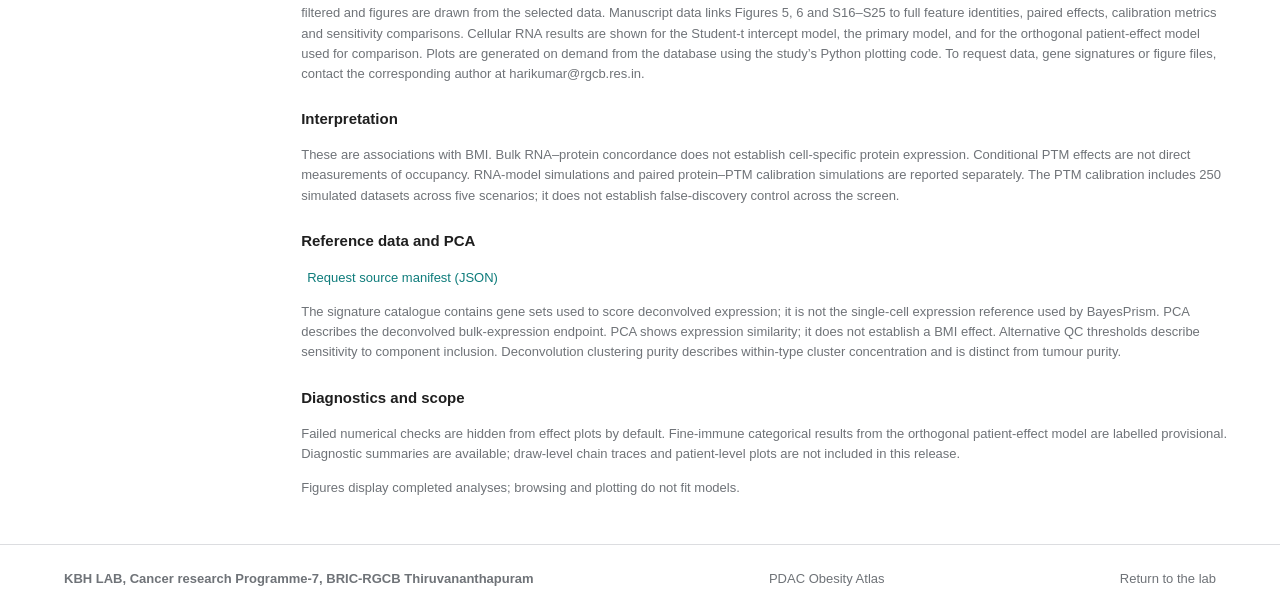
==== commit 9061bf7e: "Atlas: narrower sidebar without divider, compact filter bar" ====
--- a/web/index.html
+++ b/web/index.html
@@ -5,8 +5,8 @@
 <title>PDAC Obesity Atlas · KBH Lab</title>
 <meta name="description" content="Explore extended RNA, protein and PTM results, model diagnostics and simulations from the KBH Lab PDAC obesity study.">
 <meta name="theme-color" content="#0E7C7B">
-<link rel="stylesheet" href="./style.css?v=nav-2">
-<link rel="stylesheet" href="./explainers.css?v=sigwalk-1">
+<link rel="stylesheet" href="./style.css?v=nav-3">
+<link rel="stylesheet" href="./explainers.css?v=light-1">
 <link rel="icon" href="data:image/svg+xml,%3Csvg xmlns='http://www.w3.org/2000/svg' viewBox='0 0 64 64'%3E%3Crect width='64' height='64' rx='16' fill='%230E7C7B'/%3E%3Cpath d='M17 45V19h12q18 0 18 13T29 45Z' fill='none' stroke='white' stroke-width='4'/%3E%3C/svg%3E">
 <script type="module" src="./app.js?v=nav-2"></script>
 </head>
--- a/web/style.css
+++ b/web/style.css
@@ -49,3 +49,21 @@
 .as-none,.as-foot{margin:0;padding:10px 14px;font-size:12.5px;color:var(--grey)}.as-foot{border-top:1px solid var(--line)}
 
 .mode-switch{display:flex;flex-wrap:wrap;align-items:center;gap:6px;margin:0 0 12px}.mode-switch-label{font-size:13px;color:var(--grey);margin-right:4px}.mode-switch button{border:1px solid var(--line);background:white;border-radius:999px;padding:5px 12px;font-size:13px;cursor:pointer}.mode-switch button[aria-selected=true]{border-color:var(--teal);background:var(--soft);color:var(--teal);font-weight:600}.mode-help{flex-basis:100%;margin:4px 0 0;font-size:12px;color:var(--grey)}
+
+/* compact layout */
+main{grid-template-columns:205px minmax(0,1fr);column-gap:28px}
+aside{border-right:0!important;padding-right:0}
+.filter-card{display:flex;flex-wrap:wrap;align-items:flex-end;gap:8px 12px;padding:10px 12px}
+.filter-card .search{flex:1 1 240px;margin:0;font-size:12px}
+.filter-card .facets{display:flex;flex-wrap:wrap;gap:8px 12px;flex:2 1 320px;margin:0}
+.filter-card .facets:empty{display:none}
+.filter-card .facets label{flex:1 1 150px;margin:0;font-size:12px}
+.filter-card input[type=search],.filter-card select{padding:5px 9px;font-size:13px;min-height:0;height:32px}
+.filter-card #extra-options{flex:1 1 100%;margin:0;padding:4px 0 0;border-top:0}
+.filter-card #extra-options[open] .facets{margin-top:8px}
+.filter-card #selection-summary:empty{display:none}
+.filter-card .filter-bottom{flex:1 1 100%;margin:0;padding:0;border:0;display:flex;justify-content:space-between;align-items:center}
+.filter-card .filter-bottom .check{font-size:12px;margin:0}
+.filter-card summary{font-size:12px}
+.filter-card #extra-options:not([open]){flex:0 0 auto}
+.filter-card #extra-options:not([open])~.filter-bottom{flex:1 1 300px;gap:16px}
--- a/web/explainers.css
+++ b/web/explainers.css
@@ -99,7 +99,7 @@
 .xp-cmp-panel svg{width:100%;height:auto;display:block}
 .xp-cmp-top .xp-bubble{width:min(300px,100%)}
 @media(max-width:860px){.xp-cmp-grid{grid-template-columns:1fr}}
-@media (prefers-color-scheme:dark){:root:not([data-theme="light"]) .xp-cmp-bar,:root:not([data-theme="light"]) .xp-cmp-panel{background:#161E22}}
+
 .xp-cmp-panel .xp-live{min-height:3.6em;display:flex;align-items:center}
 
 /* loading popup over a figure window */
@@ -111,7 +111,7 @@
 .xp-spinner{width:26px;height:26px;border:3px solid var(--line,#DCDDE0);border-top-color:var(--teal,#0E7C7B);border-radius:50%;animation:xp-spin .8s linear infinite}
 @keyframes xp-spin{to{transform:rotate(360deg)}}
 @media(prefers-reduced-motion:reduce){.xp-spinner{animation:none;border-top-color:var(--teal,#0E7C7B);border-right-color:var(--teal,#0E7C7B)}}
-@media (prefers-color-scheme:dark){:root:not([data-theme="light"]) .xp-loading{background:rgba(16,22,26,.6)}:root:not([data-theme="light"]) .xp-loading-card{background:#161E22}}
+
 
 /* Signature curation walkthrough (in-page replay) */
 .sw-back{margin:0 0 .75rem}.sw-banner{border-left:3px solid var(--magenta,#D81B60);background:#f7f8f8;padding:.55rem .8rem;margin:.5rem 0;font-size:.9rem}
@@ -123,3 +123,5 @@
 .sw-nav{display:flex;gap:.5rem;align-items:center}.sw-count{margin:0 0 0 auto}
 #results.walkthrough-open>:not(#signature-detail):not(.result-heading){display:none!important}
 #results.walkthrough-open .result-heading button{display:none}
+
+.xp-live{display:block}
